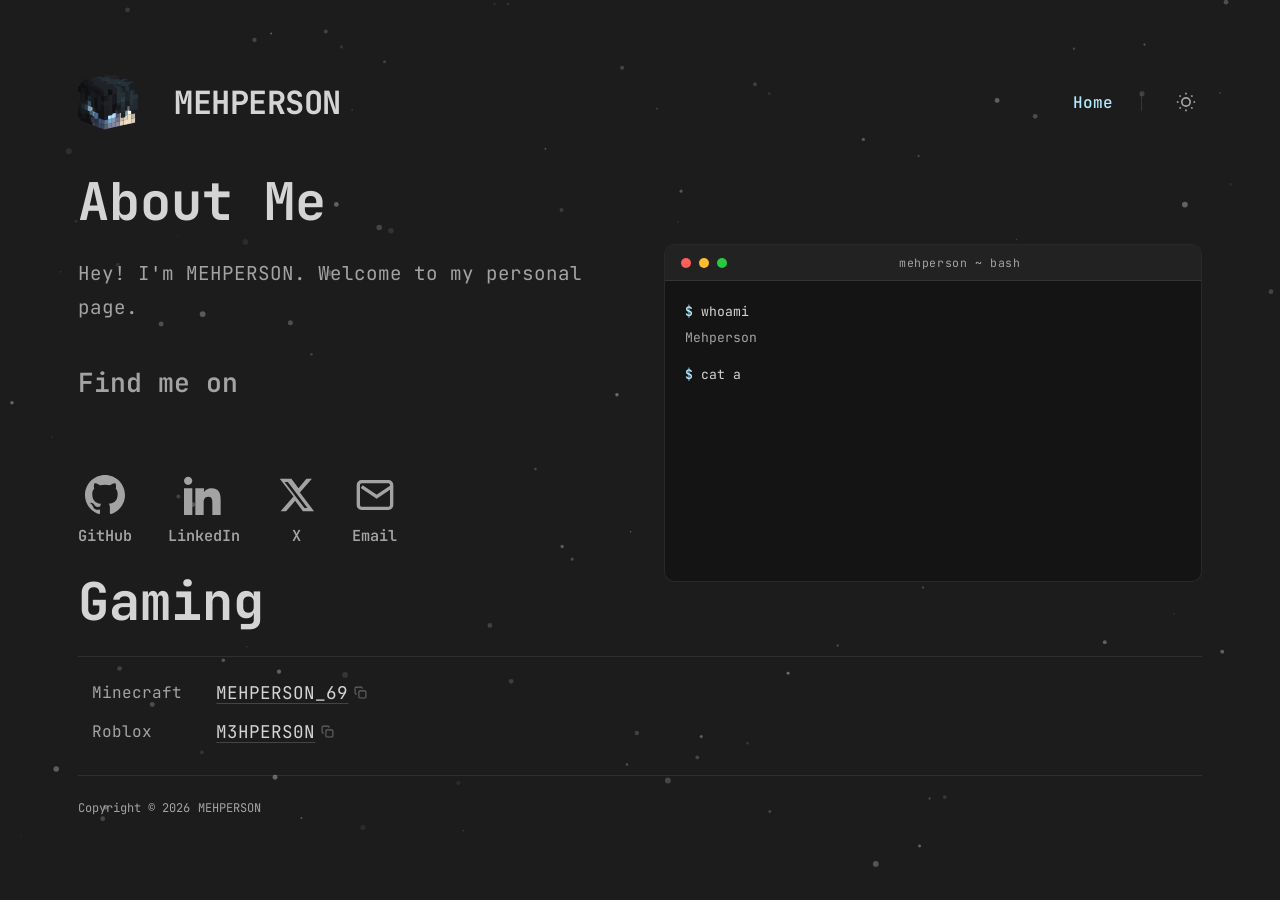
==== index.html @ 793eb8cb "Add touch support check before scrolling" ====
<!DOCTYPE html>
<html lang="en">
<head>
  <meta charset="UTF-8" />
  <meta name="viewport" content="width=device-width, initial-scale=1.0" />
  <title>MEHPERSON</title>
  <link href="https://fonts.googleapis.com/css2?family=JetBrains+Mono:wght@400;700&display=swap" rel="stylesheet" />
  <link rel="icon" type="image/png" href="images/logo.svg" />
  <style>
    *, *::before, *::after {
      margin: 0;
      padding: 0;
      box-sizing: border-box;
    }

    :root {
      --bg: #1c1c1c;
      --text: #d4d4d4;
      --muted: #a3a3a3;
      --accent: #b4e9ff;
      --border: rgba(163, 163, 163, 0.15);
    }

    body {
      background: var(--bg);
      color: var(--text);
      font-family: 'JetBrains Mono', 'Courier New', monospace;
      min-height: 100vh;
      -webkit-font-smoothing: antialiased;
    }

    .container {
      width: 94%;
      min-height: 100vh;
      margin: 0 auto;
      padding: 72px 40px;
      display: flex;
      flex-direction: column;
      gap: 8px;
      position: relative;
      z-index: 1;
    }

    /* Header */
    header {
      display: flex;
      justify-content: space-between;
      align-items: center;
      flex-wrap: wrap;
      gap: 16px;
    }

    .logo {
      display: flex;
      align-items: center;
      gap: 36px;
    }

    .logo img {
      width: 60px;
      height: 60px;
    }

    .logo h1 {
      font-size: 2rem;
      font-weight: 700;
      letter-spacing: -0.5px;
      color: var(--text);
    }

    .header-right {
      display: flex;
      align-items: center;
      gap: 16px;
    }

    .divider {
      width: 1px;
      height: 18px;
      background: rgba(163, 163, 163, 0.2);
      margin: 0 12px;
    }

    nav {
      display: flex;
      align-items: center;
      font-size: 1rem;
      font-weight: 500;
    }

    nav a {
      color: var(--muted);
      text-decoration: none;
      transition: color 0.2s;
    }

    nav a:first-child {
      color: var(--accent);
    }

    nav a:hover {
      color: var(--accent);
    }

    .nav-sep {
      margin: 0 8px;
      color: var(--muted);
      opacity: 0.3;
      font-weight: 300;
    }

    .icon-btn {
      background: none;
      border: none;
      cursor: pointer;
      color: var(--muted);
      padding: 6px;
      border-radius: 6px;
      display: flex;
      align-items: center;
      transition: color 0.2s, background 0.2s;
    }

    .icon-btn:hover {
      color: var(--accent);
      background: rgba(255, 255, 255, 0.05);
    }

    /* Hero — two column on desktop */
    .hero {
      display: grid;
      grid-template-columns: 1fr 1fr;
      gap: 48px;
      align-items: start;
      margin-top: 32px;
      margin-bottom: -50px;
    }

    .hero-left {
      display: flex;
      flex-direction: column;
      gap: 24px;
    }

    .hero-left h2 {
      font-size: 3.25rem;
      line-height: 1.15;
      font-weight: 700;
      color: var(--text);
    }

    .hero-left p {
      color: var(--muted);
      line-height: 1.8;
      font-size: 1.2rem;
    }

    .find-me {
      display: flex;
      flex-direction: column;
      align-items: flex-start;
      gap: 75px;
      margin-top: 16px;
    }

    .find-me > span {
      color: var(--muted);
      font-size: 1.65rem;
      font-weight: 600;
    }

    .social-icons {
      display: flex;
      gap: 36px;
      flex-wrap: wrap;
    }

    .social-icons a {
      display: flex;
      flex-direction: column;
      align-items: center;
      gap: 10px;
      color: var(--muted);
      text-decoration: none;
      transition: color 0.2s ease, transform 0.2s ease;
    }

    .social-icons a:hover {
      color: var(--accent);
      transform: translateY(-2px);
    }

    .social-icons svg {
      width: 40px;
      height: 40px;
    }

    .social-icons span {
      font-size: 0.95rem;
      font-weight: 600;
    }

    /* Terminal */
    .terminal {
      background: #141414;
      border: 1px solid var(--border);
      border-radius: 10px;
      overflow: hidden;
      font-size: 0.82rem;
      width: 100%;
      max-width: 560px;
      margin-top: 72px;
    }

    .terminal-bar {
      background: #222;
      padding: 10px 16px;
      display: flex;
      align-items: center;
      gap: 8px;
      border-bottom: 1px solid var(--border);
    }

    .dot { width: 10px; height: 10px; border-radius: 50%; }
    .dot-r { background: #ff5f57; }
    .dot-y { background: #febc2e; }
    .dot-g { background: #28c840; }

    .terminal-title {
      margin-left: auto;
      margin-right: auto;
      font-size: 0.72rem;
      color: var(--muted);
      letter-spacing: 0.05em;
    }

    .terminal-body {
      padding: 20px;
      display: flex;
      flex-direction: column;
      gap: 4px;
      line-height: 1.7;
      height: 300px;      
      overflow-y: auto;  
    }

    .terminal-body::-webkit-scrollbar {
      width: 6px;
    }

    .terminal-body::-webkit-scrollbar-track {
      background: transparent;
    }

    .terminal-body::-webkit-scrollbar-thumb {
      background: rgba(180, 233, 255, 0.25);
      border-radius: 999px;
    }

    .terminal-body::-webkit-scrollbar-thumb:hover {
      background: rgba(180, 233, 255, 0.45);
    }

    #terminal-input {
      position: fixed;
      left: -9999px;
      top: 0;
      opacity: 0;
      pointer-events: none;
    }

    .t-line { display: flex; gap: 8px; }
    .t-prompt { color: var(--accent); font-weight: 600; flex-shrink: 0; }
    .t-cmd { color: var(--text); }
    .t-out {color: var(--muted); white-space: pre;}
    .t-out.green { color: #4ade80; }
    .t-out.red {color: #ff6b6b;}
    .t-out.accent { color: var(--accent); }
    .t-blank { height: 6px; }
    .t-line {
    display: flex;
    align-items: center;
    }
    .t-cursor {
    display: inline-block;
    width: 8px;
    height: 1em;
    background: #bfe9ff;
    margin-left: 2px;
    vertical-align: -2px;
    animation: blink 1s steps(1) infinite;
    }
     @keyframes blink {
      0%, 100% { opacity: 1; }
      50% { opacity: 0; }
    }
    .t-label {
    color: var(--muted);
    }

    .t-value {
    color: var(--text);
    }

    .rgb-ascii {
    white-space: pre;
    font-family: inherit;
    font-size: 0.9rem;
    line-height: 1.15;
    font-weight: 700;

    background: linear-gradient(
        90deg,
        #ff4d4d,
        #ffb84d,
        #ffee4d,
        #4dff88,
        #4dd2ff,
        #7a5cff,
        #ff4dc4,
        #ff4d4d
    );

    background-size: 400% 100%;

    -webkit-background-clip: text;
    -webkit-text-fill-color: transparent;

    animation:
        rainbowShift 8s linear infinite,
        breathe 3s ease-in-out infinite;
}

@keyframes rainbowShift {
    from {
        background-position: 0%;
    }
    to {
        background-position: 400%;
    }
}

@keyframes breathe {
    0%,100% {
        transform: scale(1);
        opacity: .85;
    }

    50% {
        transform: scale(1.02);
        opacity: 1;
    }
}


    /* Gaming section */
    section {
      display: flex;
      flex-direction: column;
      gap: 0;
      margin-top: 32px;
    }

    .section-title {
      font-size: 3.25rem;
      font-weight: 700;
      line-height: 1.15;
      border-bottom: 1px solid var(--border);
      padding-bottom: 24px;
    }

    .gaming-list {
      display: flex;
      flex-direction: column;
      gap: 16px;
      padding: 24px 0;
    }

    .gaming-item {
      display: flex;
      align-items: center;
      gap: 24px;
      cursor: pointer;
      border-left: 2px solid transparent;
      padding: 0 12px;
      transition: border-color 0.2s ease;
    }

    .gaming-item:hover {
      border-left-color: var(--accent);
    }

    .gaming-item:hover .gaming-name {
      color: var(--accent);
    }

    .gaming-platform {
      color: var(--muted);
      font-size: 1rem;
      width: 100px;
      flex-shrink: 0;
    }

    .gaming-name {
      color: var(--text);
      font-size: 1.1rem;
      text-decoration: underline;
      text-decoration-color: rgba(163, 163, 163, 0.3);
      text-underline-offset: 4px;
      text-decoration-thickness: 1px;
      display: flex;
      align-items: center;
      gap: 6px;
      transition: color 0.2s;
    }

    .gaming-name svg {
      opacity: 0.4;
    }

    /* Footer */
    footer {
      border-top: 1px solid var(--border);
      padding-top: 24px;
      display: flex;
      justify-content: space-between;
      align-items: center;
      flex-wrap: wrap;
      gap: 12px;
      font-size: 0.75rem;
      color: var(--muted);
    }

    footer a {
      color: var(--muted);
      text-decoration: none;
      transition: color 0.2s;
    }

    footer a:hover {
      color: var(--accent);
    }

    /* Toast */
    #toast {
      position: fixed;
      left: 50%;
      bottom: 24px;
      transform: translateX(-50%) translateY(8px);
      display: flex;
      align-items: center;
      gap: 8px;
      padding: 8px 14px;
      background: var(--bg);
      color: var(--text);
      border: 1px solid var(--border);
      border-radius: 4px;
      font-family: 'JetBrains Mono', monospace;
      font-size: 0.82rem;
      opacity: 0;
      pointer-events: none;
      white-space: nowrap;
      transition: opacity 0.15s ease, transform 0.15s ease;
    }

    #toast.show {
      opacity: 1;
      transform: translateX(-50%) translateY(0);
    }

    /* Mobile */
    @media (max-width: 768px) {
      .container {
        width: 100%;
        padding: 32px 20px;
        gap: 8px;
      }

      header {
        flex-wrap: nowrap;
        justify-content: space-between;
        align-items: center;
        gap: 12px;
      }

      .logo {
        gap: 36px;
      }

      .logo img {
        width: 42px;
        height: 42px;
      }

      .logo h1 {
        font-size: 1.4rem;
      }

      .header-right {
        gap: 10px;
      }

      .divider {
        height: 14px;
        margin: 0 6px;
      }

      nav {
        font-size: 0.9rem;
      }

      /* Stack hero to single column on mobile */
      .hero {
        grid-template-columns: 1fr;
        gap: 32px;
        margin-top: 24px;
        margin-bottom: -12px;
      }

      .hero-left h2 {
        font-size: 2.3rem;
      }

      .hero-left p {
        font-size: 1rem;
        line-height: 1.6;
      }

      .find-me {
        gap: 36px;
      }

      /* Terminal shrinks to full width on mobile */
      .terminal {
        font-size: 0.78rem;
        margin-top: 24px;
      }

      .terminal-body {
        padding: 16px;
        min-height: unset;
      }

      .gaming-item {
        gap: 12px;
      }

      .gaming-platform {
        width: 80px;
        font-size: 0.9rem;
      }

      .gaming-name {
        font-size: 1rem;
      }

      section {
        margin-top: 32px;
      }

      footer {
        flex-direction: column;
        align-items: flex-start;
      }
    }
  </style>
</head>
<body>

<div class="container">

  <header>
    <div class="logo">
      <img src="images/logo.svg" alt="logo">
      <h1>MEHPERSON</h1>
    </div>
    <div class="header-right">
      <nav>
        <a href="#">Home</a>
      </nav>
      <span class="divider"></span>
      <button class="icon-btn" title="Toggle theme" onclick="toggleTheme()">
        <svg id="theme-icon" width="20" height="20" viewBox="0 0 24 24" fill="none" stroke="currentColor" stroke-width="2">
          <circle cx="12" cy="12" r="5"/>
          <line x1="12" y1="1" x2="12" y2="3"/>
          <line x1="12" y1="21" x2="12" y2="23"/>
          <line x1="4.22" y1="4.22" x2="5.64" y2="5.64"/>
          <line x1="18.36" y1="18.36" x2="19.78" y2="19.78"/>
          <line x1="1" y1="12" x2="3" y2="12"/>
          <line x1="21" y1="12" x2="23" y2="12"/>
          <line x1="4.22" y1="19.78" x2="5.64" y2="18.36"/>
          <line x1="18.36" y1="5.64" x2="19.78" y2="4.22"/>
        </svg>
      </button>
    </div>
  </header>

  <div class="hero">

    <!-- Left: About text + socials -->
    <div class="hero-left">
      <h2>About Me</h2>
      <p>Hey! I'm MEHPERSON. Welcome to my personal page.</p>
      <div class="find-me">
        <span>Find me on</span>
        <div class="social-icons">

          <a href="https://github.com/MEHPERSON" target="_blank" title="GitHub">
            <svg viewBox="0 0 24 24" fill="currentColor">
              <path d="M12 0C5.37 0 0 5.37 0 12c0 5.3 3.438 9.8 8.205 11.385.6.113.82-.258.82-.577 0-.285-.01-1.04-.015-2.04-3.338.724-4.042-1.61-4.042-1.61-.546-1.385-1.335-1.755-1.335-1.755-1.087-.744.084-.729.084-.729 1.205.084 1.838 1.236 1.838 1.236 1.07 1.835 2.809 1.305 3.495.998.108-.776.417-1.305.76-1.605-2.665-.3-5.466-1.332-5.466-5.93 0-1.31.465-2.38 1.235-3.22-.135-.303-.54-1.523.105-3.176 0 0 1.005-.322 3.3 1.23.96-.267 1.98-.399 3-.405 1.02.006 2.04.138 3 .405 2.28-1.552 3.285-1.23 3.285-1.23.645 1.653.24 2.873.12 3.176.765.84 1.23 1.91 1.23 3.22 0 4.61-2.805 5.625-5.475 5.92.42.36.81 1.096.81 2.22 0 1.606-.015 2.896-.015 3.286 0 .315.21.69.825.57C20.565 21.795 24 17.295 24 12c0-6.63-5.37-12-12-12z"/>
            </svg>
            <span>GitHub</span>
          </a>

          <a href="https://www.linkedin.com/in/mehperson-%E2%80%8C%E2%80%8C%E2%80%8C-748241363/" target="_blank" title="LinkedIn">
            <svg viewBox="0 0 24 24" fill="currentColor">
              <path d="M4.98 3.5C4.98 4.88 3.86 6 2.48 6S0 4.88 0 3.5 1.12 1 2.48 1s2.5 1.12 2.5 2.5zM0 8h5v16H0V8zm7.5 0H12v2.2h.1c.6-1.1 2.1-2.2 4.4-2.2 4.7 0 5.5 3.1 5.5 7.1V24h-5v-7.1c0-1.7 0-3.9-2.4-3.9s-2.8 1.9-2.8 3.8V24h-5V8z"/>
            </svg>
            <span>LinkedIn</span>
          </a>

          <a href="https://x.com/MEHPERSON69" target="_blank" title="X">
            <svg viewBox="0 0 24 24" fill="currentColor">
              <path d="M18.244 2.25h3.308l-7.227 8.26 8.502 11.24H16.17l-4.714-6.231-5.401 6.231H2.746l7.73-8.835L2.25 2.25h6.978l4.259 5.632 4.757-5.632zm-1.161 17.52h1.833L7.084 4.126H5.117z"/>
            </svg>
            <span>X</span>
          </a>

          <a href="#" onclick="copyText('M3HPERSON@gmail.com', 'Email copied!'); return false;" title="Email">
            <svg viewBox="0 0 24 24" fill="none" stroke="currentColor" stroke-width="2">
              <rect x="2" y="4" width="20" height="16" rx="2"/>
              <path d="M22 7l-9 6-9-6"/>
            </svg>
            <span>Email</span>
          </a>

        </div>
      </div>
    </div>


    <div class="terminal">
      <div class="terminal-bar">
        <span class="dot dot-r"></span>
        <span class="dot dot-y"></span>
        <span class="dot dot-g"></span>
        <span class="terminal-title">mehperson ~ bash</span>
      </div>

      <div class="terminal-body" id="term-body" tabindex="0"></div>
    </div>

     <input
        id="terminal-input"
        type="text"
        autocomplete="off"
        autocorrect="off"
        autocapitalize="off"
        spellcheck="false">

  </div>

  <section>
    <h2 class="section-title">Gaming</h2>
    <div class="gaming-list">

      <div class="gaming-item" onclick="copyText('MEHPERSON_69', 'Minecraft username copied!')">
        <span class="gaming-platform">Minecraft</span>
        <span class="gaming-name">
          MEHPERSON_69
          <svg width="13" height="13" viewBox="0 0 24 24" fill="none" stroke="currentColor" stroke-width="2">
            <rect x="9" y="9" width="13" height="13" rx="2"/>
            <path d="M5 15H4a2 2 0 0 1-2-2V4a2 2 0 0 1 2-2h9a2 2 0 0 1 2 2v1"/>
          </svg>
        </span>
      </div>

      <div class="gaming-item" onclick="copyText('M3HPERS0N', 'Roblox username copied!')">
        <span class="gaming-platform">Roblox</span>
        <span class="gaming-name">
          M3HPERS0N
          <svg width="13" height="13" viewBox="0 0 24 24" fill="none" stroke="currentColor" stroke-width="2">
            <rect x="9" y="9" width="13" height="13" rx="2"/>
            <path d="M5 15H4a2 2 0 0 1-2-2V4a2 2 0 0 1 2-2h9a2 2 0 0 1 2 2v1"/>
          </svg>
        </span>
      </div>

    </div>
  </section>

  <footer>
    <div style="display:flex; align-items:center; gap:8px;">
      <span>Copyright © 2026</span>
      <span>MEHPERSON</span>
    </div>
  </footer>

</div>

<div id="toast"></div>

<script>
  // ── Theme ──
  const sunSVG = `
    <circle cx="12" cy="12" r="5"/>
    <line x1="12" y1="1" x2="12" y2="3"/>
    <line x1="12" y1="21" x2="12" y2="23"/>
    <line x1="4.22" y1="4.22" x2="5.64" y2="5.64"/>
    <line x1="18.36" y1="18.36" x2="19.78" y2="19.78"/>
    <line x1="1" y1="12" x2="3" y2="12"/>
    <line x1="21" y1="12" x2="23" y2="12"/>
    <line x1="4.22" y1="19.78" x2="5.64" y2="18.36"/>
    <line x1="18.36" y1="5.64" x2="19.78" y2="4.22"/>
  `;
  const moonSVG = `<path d="M21 12.79A9 9 0 1 1 11.21 3 7 7 0 0 0 21 12.79z"/>`;

  let dark = true;

  function applyTheme() {
    const r = document.documentElement;
    if (dark) {
      r.style.setProperty('--bg',     '#1c1c1c');
      r.style.setProperty('--text',   '#d4d4d4');
      r.style.setProperty('--muted',  '#a3a3a3');
      r.style.setProperty('--accent', '#b4e9ff');
      r.style.setProperty('--border', 'rgba(163,163,163,0.15)');
      document.getElementById('theme-icon').innerHTML = sunSVG;
    } else {
      r.style.setProperty('--bg',     '#f5f5f5');
      r.style.setProperty('--text',   '#1c1c1c');
      r.style.setProperty('--muted',  '#555555');
      r.style.setProperty('--accent', '#005580');
      r.style.setProperty('--border', 'rgba(0,0,0,0.12)');
      document.getElementById('theme-icon').innerHTML = moonSVG;
    }
    initParticles();
  }

  function toggleTheme() {
    dark = !dark;
    applyTheme();
  }

  // ── Toast ──
  function copyText(text, msg) {
    navigator.clipboard.writeText(text);
    const toast = document.getElementById('toast');
    toast.innerHTML = `<span style="color:var(--accent)">✓</span><span>${msg}</span>`;
    toast.classList.add('show');
    setTimeout(() => toast.classList.remove('show'), 2000);
  }

  // ── Particles ──
  let particles = [], animFrame, canvas, ctx;

  function initParticles() {
    if (animFrame) cancelAnimationFrame(animFrame);
    if (!canvas) {
      canvas = document.createElement('canvas');
      canvas.style.cssText = 'position:fixed;top:0;left:0;width:100%;height:100%;pointer-events:none;z-index:0;';
      document.body.prepend(canvas);
      ctx = canvas.getContext('2d');
      window.addEventListener('resize', resizeCanvas);
    }
    resizeCanvas();
    particles = [];
    const count = Math.floor(window.innerWidth / 12);
    for (let i = 0; i < count; i++) spawnParticle(true);
    loop();
  }

  function resizeCanvas() {
    if (canvas) {
      canvas.width = window.innerWidth;
      canvas.height = window.innerHeight;
    }
  }

  function spawnParticle(randomY) {
    const size = Math.random() * 2.5 + 0.5;
    particles.push({
      x: Math.random() * canvas.width,
      y: randomY ? Math.random() * canvas.height : canvas.height + 10,
      size,
      speedX: (Math.random() - 0.5) * 0.4,
      speedY: -(Math.random() * 0.5 + 0.2),
      opacity: Math.random() * 0.5 + 0.1,
      drift: Math.random() * Math.PI * 2,
    });
  }

  function loop() {
    ctx.clearRect(0, 0, canvas.width, canvas.height);
    const color = dark ? '163,163,163' : '85,85,85';
    particles.forEach((p, i) => {
      p.drift += 0.01;
      p.x += p.speedX + Math.sin(p.drift) * 0.3;
      p.y += p.speedY;
      if (p.y < -10) {
        particles.splice(i, 1);
        spawnParticle(false);
        return;
      }
      ctx.beginPath();
      ctx.arc(p.x, p.y, p.size, 0, Math.PI * 2);
      ctx.fillStyle = `rgba(${color},${p.opacity})`;
      ctx.fill();
    });
    animFrame = requestAnimationFrame(loop);
  }

  // ── Terminal typewriter ──
  const introLines = [
        { type: "cmd", text: "whoami" },
    { type: "out", text: "Mehperson" },

    { type: "blank" },

    { type: "cmd", text: "cat about.txt" },
    { type: "out", text: "User              : MEH" },
    { type: "out", text: "Role              : Student" },
    { type: "out", text: "Favorite Game     : Clair Obscure Expedition 33" },
    { type: "out", text: "                    Minecraft" },
    { type: "out", text: "Location          : Chattogram, BD" },

    { type: "blank" },

    { type: "cmd", text: "ls skills" },
    { type: "out", text: "python", accent: true },
    { type: "out", text: "figma", accent: true },
    { type: "out", text: "html (learning)", accent: true },
    { type: "out", text: "minecraft", accent: true },

    { type: "blank" },

    { type: "cmd", text: "cat now.txt" },
    { type: "out", text: "> Studying for SSC exams", green: true },
    { type: "out", text: "> Learning HTML and Web Development", green: true },
    { type: "out", text: "> Open to collabs", green: true },

    { type: "blank" },

    { type: "cursor" }
  ];

  const termBody = document.getElementById('term-body');
  const terminalInput = document.getElementById("terminal-input");
  let lineIdx = 0, charIdx = 0;

  function typeNext() {
    if (lineIdx >= introLines.length) return;
    const line = introLines[lineIdx];

    if (line.type === 'blank') {
      const el = document.createElement('div');
      el.className = 't-blank';
      termBody.appendChild(el);
      lineIdx++;
      setTimeout(typeNext, 60);
      return;
    }

    if (line.type === 'cursor') {

      const el = document.createElement('div');
      el.className = 't-line';

      el.innerHTML = `
        <span class="t-prompt">$</span>
        <span class="t-cmd"></span>
        <span class="t-cursor"></span>
      `;

      termBody.appendChild(el);

      currentCmd = el.querySelector(".t-cmd");

      terminalReady = true;
      
      resetIdleTimer();

      requestAnimationFrame(() => {
    if ("ontouchstart" in window) {
        terminalInput.focus({ preventScroll: true });
    } else {
        termBody.focus({ preventScroll: true });
    }
      });

      return;
    }

    if (line.type === 'out') {
      const el = document.createElement('div');
      el.className = 't-line';
      const out = document.createElement('span');
      out.className = 't-out' + (line.accent ? ' accent' : '') + (line.green ? ' green' : '');
      out.textContent = line.text;
      el.appendChild(out);
      termBody.appendChild(el);
      lineIdx++;
      setTimeout(typeNext, 40);
      return;
    }

    if (line.type === 'cmd') {
      if (charIdx === 0) {
        const el = document.createElement('div');
        el.className = 't-line';
        el.dataset.idx = lineIdx;
        el.innerHTML = `<span class="t-prompt">$</span><span class="t-cmd"></span>`;
        termBody.appendChild(el);
      }
      const el = termBody.querySelector(`[data-idx="${lineIdx}"] .t-cmd`);
      if (charIdx < line.text.length) {
        el.textContent = line.text.slice(0, charIdx + 1);
        charIdx++;
        setTimeout(typeNext, 55);
      } else {
        charIdx = 0;
        lineIdx++;
        setTimeout(typeNext, 180);
      }
    }
  }

let history = [];
let historyIndex = -1;
let terminalReady = false;
let currentInput = "";
let currentCmd = null;
let idleTimer;
const IDLE_TIMEOUT = 15000; // 15 seconds

function handleKey(e) {

    if (!terminalReady) return;

    resetIdleTimer();
    termBody.addEventListener("mousemove", resetIdleTimer);
    termBody.addEventListener("click", resetIdleTimer); 

    if (e.key.length === 1 && !e.ctrlKey && !e.metaKey) {
        e.preventDefault();
        currentInput += e.key;
        currentCmd.textContent = currentInput;
    }

    if (e.key === "Backspace") {
      e.preventDefault();
      currentInput = currentInput.slice(0, -1);
      currentCmd.textContent = currentInput;
    }

    if (e.key === "Enter") {
    e.preventDefault();

    const cmd = currentInput.trim();

    if (cmd !== "") {
        history.push(cmd);
        historyIndex = history.length;
    }

    executeCommand(cmd);
    }

    if (e.key === "ArrowUp") {

    e.preventDefault();

    if (historyIndex > 0) {
        historyIndex--;
        currentInput = history[historyIndex];
        currentCmd.textContent = currentInput;
    }

}

    if (e.key === "ArrowDown") {

        e.preventDefault();

    if (historyIndex < history.length - 1) {
         historyIndex++;
         currentInput = history[historyIndex];
     } else {
        historyIndex = history.length;
       currentInput = "";
       }

     currentCmd.textContent = currentInput;

}
    if (e.key === "Tab") {

    e.preventDefault();

    const commands = [
        "help",
        "whoami",
        "skills",
        "ls skills/",
        "now",
        "cat about.txt",
        "cat now.txt",
        "cat now.txt",
        "cat contact.txt",
        "MEH",
        "clear"
    ];

    const match = commands.find(c =>
        c.toLowerCase().startsWith(currentInput.toLowerCase())
    );

    if (match) {
        currentInput = match;
        currentCmd.textContent = currentInput;
    }

}


}

termBody.addEventListener("focus", () => clearTimeout(idleTimer));
terminalInput.addEventListener("focus", () => clearTimeout(idleTimer));

termBody.addEventListener("blur", resetIdleTimer);
terminalInput.addEventListener("blur", resetIdleTimer);

termBody.addEventListener("keydown", handleKey);

terminalInput.addEventListener("keydown", (e) => {

    handleKey(e);

    requestAnimationFrame(() => {
        terminalInput.value = currentInput;
    });

});

function executeCommand(cmd) {

    // Remove old cursor
    const cursor = document.querySelector(".t-cursor");
    if (cursor) cursor.remove();

    switch (cmd.toLowerCase()) {

    case "help":

        printOutput("Available commands");
        printOutput("──────────────────");
        printOutput("help");
        printOutput("whoami");
        printCommand("cat about.txt");
        printOutput("skills");
        printCommand("ls skills/");
        printOutput("now");
        printCommand("cat now.txt");
        printOutput('Try "ls" to explore.');
        printOutput("clear");
        break;

    case "whoami":

        printOutput("Mehperson");

        break;
    case "cat about.txt":

    printOutput("User              : MEH");
    printOutput("Role              : Student");
    printOutput("Favorite Games    : Clair Obscure: Expedition 33");
    printOutput("                   Minecraft");
    printOutput("Location          : Chattogram, BD");

        break;

    case "skills":
    case "ls skills":
    case "ls skills/":

        printOutput("python", "accent");
        printOutput("figma", "accent");
        printOutput("html (learning)", "accent");
        printOutput("minecraft", "accent");

        break;

    case "now":
    case "cat now.txt":

        printOutput("> Studying for SSC exams", "green");
        printOutput("> Learning HTML and Web Development", "green");
        printOutput("> Open to collabs", "green");

        break;
    case "ls":

    printTree("├── about.txt");
    printTree("├── now.txt");
    printTree("├── contact.txt");
    printTree("└── skills/");

        break;
    case "cat contact.txt":

    printOutput("GitHub  : github.com/mehperson");
    printOutput("x       : x.com/MEHPERSON69");
    printOutput("Email   : M3HPERSON@gmail.com");

        break;
  
    
    case "clear":

    termBody.innerHTML = "";
    newPrompt();
    return;

    default:

        printOutput("Command not found.", "red");
        printOutput('Type "help" for available commands.');
      }

    newPrompt();
    if ("ontouchstart" in window) {
    terminalInput.focus({ preventScroll: true });
      } else {
    termBody.focus({ preventScroll: true });
      }

}
function printOutput(text, color = "") {


    const line = document.createElement("div");
    line.className = "t-line";

    const span = document.createElement("span");
    span.className = "t-out";

    if (color)
        span.classList.add(color);

    span.textContent = text;

    line.appendChild(span);

    termBody.appendChild(line);

}

function printAscii(text) {

    const line = document.createElement("div");

    line.className = "rgb-ascii";

    line.textContent = text;

    termBody.appendChild(line);

}

function printDirectory(text) {

    const line = document.createElement("div");
    line.className = "t-line";

    const span = document.createElement("span");
    span.className = "t-out accent";

    span.textContent = text;

    line.appendChild(span);

    termBody.appendChild(line);

}

function printTree(text, isDirectory = false) {

    const line = document.createElement("div");
    line.className = "t-line";

    const span = document.createElement("span");
    span.className = isDirectory
        ? "t-out accent"
        : "t-out";

    span.textContent = text;

    line.appendChild(span);
    termBody.appendChild(line);
}

function printCommand(text) {

    const line = document.createElement("div");
    line.className = "t-line";

    const span = document.createElement("span");
    span.className = "t-out accent";

    span.textContent = text;

    line.appendChild(span);

    termBody.appendChild(line);

}

function newPrompt() {

    const line = document.createElement("div");

    line.className = "t-line";

    line.innerHTML = `
        <span class="t-prompt">$</span>
        <span class="t-cmd"></span>
        <span class="t-cursor"></span>
    `;

    termBody.appendChild(line);

    currentCmd = line.querySelector(".t-cmd");
    currentInput = "";
    requestAnimationFrame(() => {
    if ("ontouchstart" in window) {
        terminalInput.focus({ preventScroll: true });
    } else {
        termBody.focus({ preventScroll: true });
    }
});
    if (!("ontouchstart" in window)) {
    termBody.scrollTop = termBody.scrollHeight;
}

}
function resetIdleTimer() {
    clearTimeout(idleTimer);
    idleTimer = setTimeout(resetTerminal, IDLE_TIMEOUT);
}

function resetTerminal() {

    terminalReady = false;

    termBody.innerHTML = "";

    lineIdx = 0;
    charIdx = 0;

    currentInput = "";

    typeNext();
}

termBody.addEventListener("click", () => {

    if ("ontouchstart" in window) {
        terminalInput.focus({ preventScroll: true });
    } else {
        termBody.focus({ preventScroll: true });
    }

});

terminalInput.addEventListener("input", () => {

    currentInput = terminalInput.value;
    currentCmd.textContent = currentInput;

});

function resetIdleTimer() {

    clearTimeout(idleTimer);

    if (document.activeElement === termBody ||
        document.activeElement === terminalInput) {
        return;
    }

    idleTimer = setTimeout(resetTerminal, IDLE_TIMEOUT);
}

  // Start everything
  applyTheme();
  setTimeout(typeNext, 400);
</script>
</body>
</html>
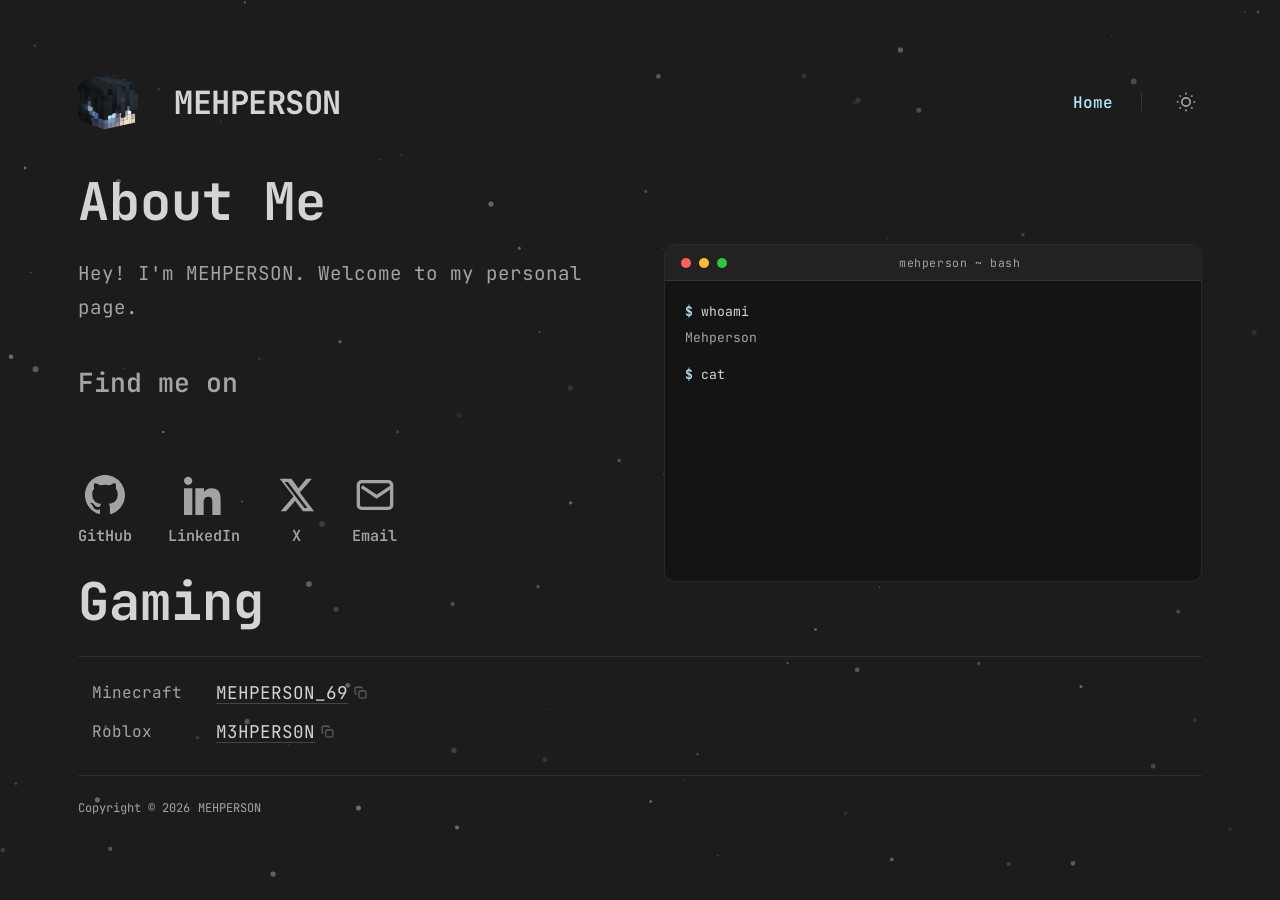
==== commit 9460cc70: "Modify terminal styles and add viewport listeners Adjusted padding and scroll behavior for terminal " ====
--- a/index.html
+++ b/index.html
@@ -235,13 +235,13 @@
     }
 
     .terminal-body {
-      padding: 20px;
+      padding: 20px 20px 120px;
       display: flex;
       flex-direction: column;
       gap: 4px;
       line-height: 1.7;
-      height: 300px;      
-      overflow-y: auto;  
+      height: 300px;
+      overflow-y: auto;
     }
 
     .terminal-body::-webkit-scrollbar {
@@ -265,7 +265,12 @@
       position: fixed;
       left: -9999px;
       top: 0;
+
+      width: 1px;
+      height: 1px;
+
       opacity: 0;
+      border: 0;
       pointer-events: none;
     }
 
@@ -1241,7 +1246,12 @@
     }
 });
     if (!("ontouchstart" in window)) {
-    termBody.scrollTop = termBody.scrollHeight;
+    requestAnimationFrame(() => {
+    termBody.scrollTo({
+        top: termBody.scrollHeight,
+        behavior: "smooth"
+    });
+});
 }
 
 }
@@ -1291,6 +1301,18 @@
     }
 
     idleTimer = setTimeout(resetTerminal, IDLE_TIMEOUT);
+}
+
+const vv = window.visualViewport;
+
+if (vv) {
+    vv.addEventListener("resize", () => {
+        window.scrollTo(0, 0);
+    });
+
+    vv.addEventListener("scroll", () => {
+        window.scrollTo(0, 0);
+    });
 }
 
   // Start everything
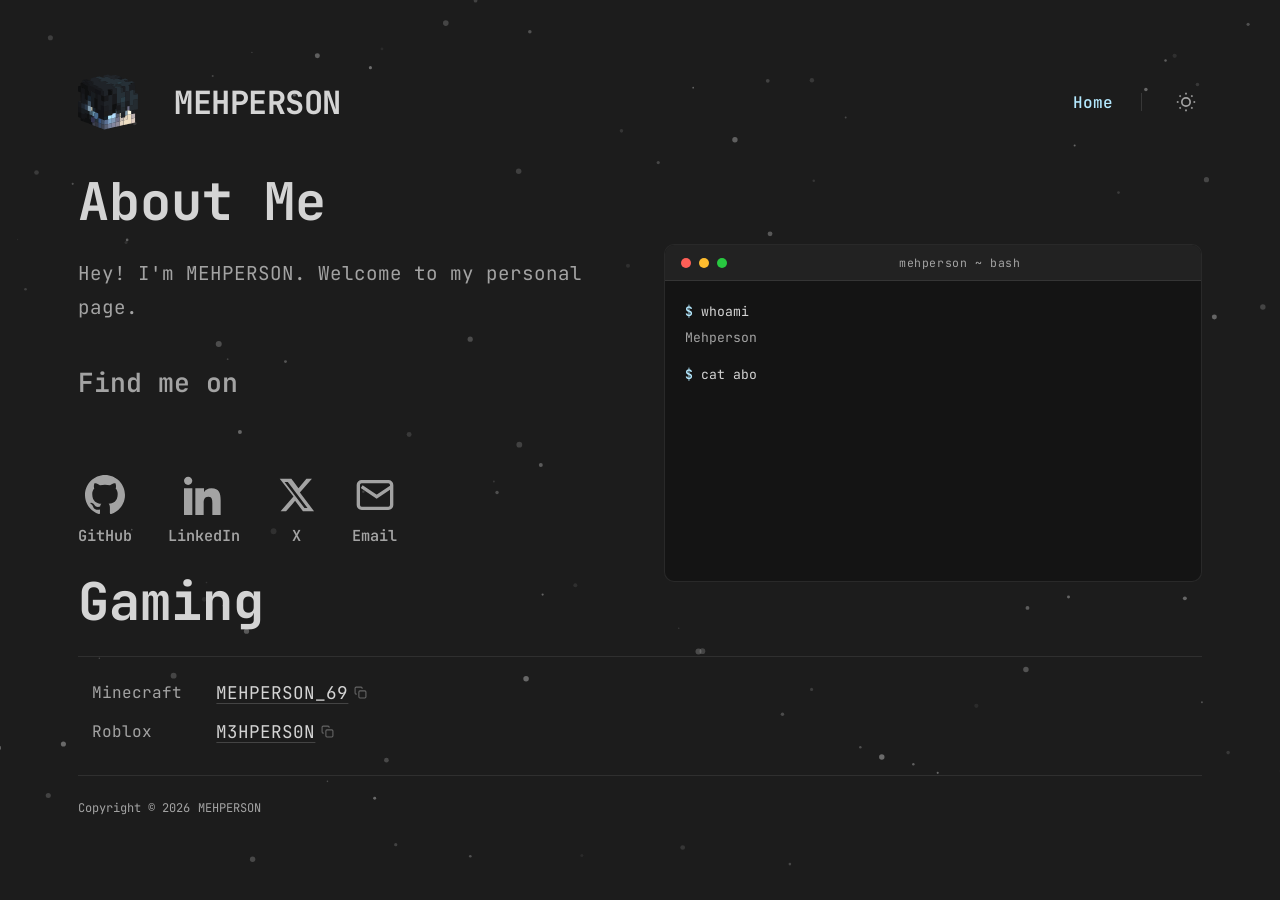
==== commit 831d4b1e: "Refactor focus handling in index.html Removed focus handling for touch devices in requestAnimationFr" ====
--- a/index.html
+++ b/index.html
@@ -1238,13 +1238,7 @@
 
     currentCmd = line.querySelector(".t-cmd");
     currentInput = "";
-    requestAnimationFrame(() => {
-    if ("ontouchstart" in window) {
-        terminalInput.focus({ preventScroll: true });
-    } else {
-        termBody.focus({ preventScroll: true });
-    }
-});
+    
     if (!("ontouchstart" in window)) {
     requestAnimationFrame(() => {
     termBody.scrollTo({
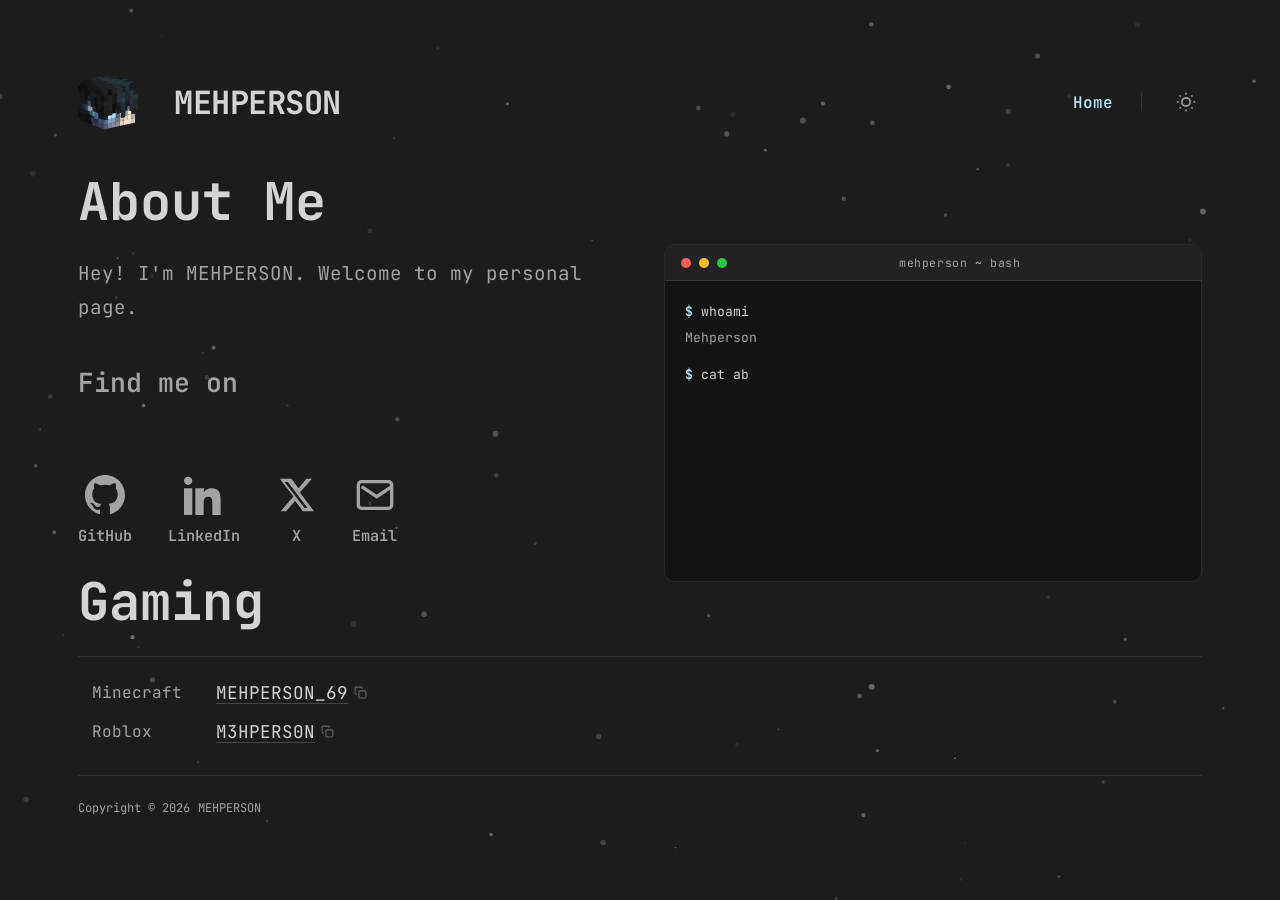
==== commit f20731a1: "Update index.html" ====
--- a/index.html
+++ b/index.html
@@ -263,15 +263,20 @@
 
     #terminal-input {
       position: fixed;
-      left: -9999px;
+
+      left: 0;
       top: 0;
 
       width: 1px;
       height: 1px;
 
       opacity: 0;
-      border: 0;
+      border: none;
+      padding: 0;
+      margin: 0;
+
       pointer-events: none;
+      z-index: -1;
     }
 
     .t-line { display: flex; gap: 8px; }
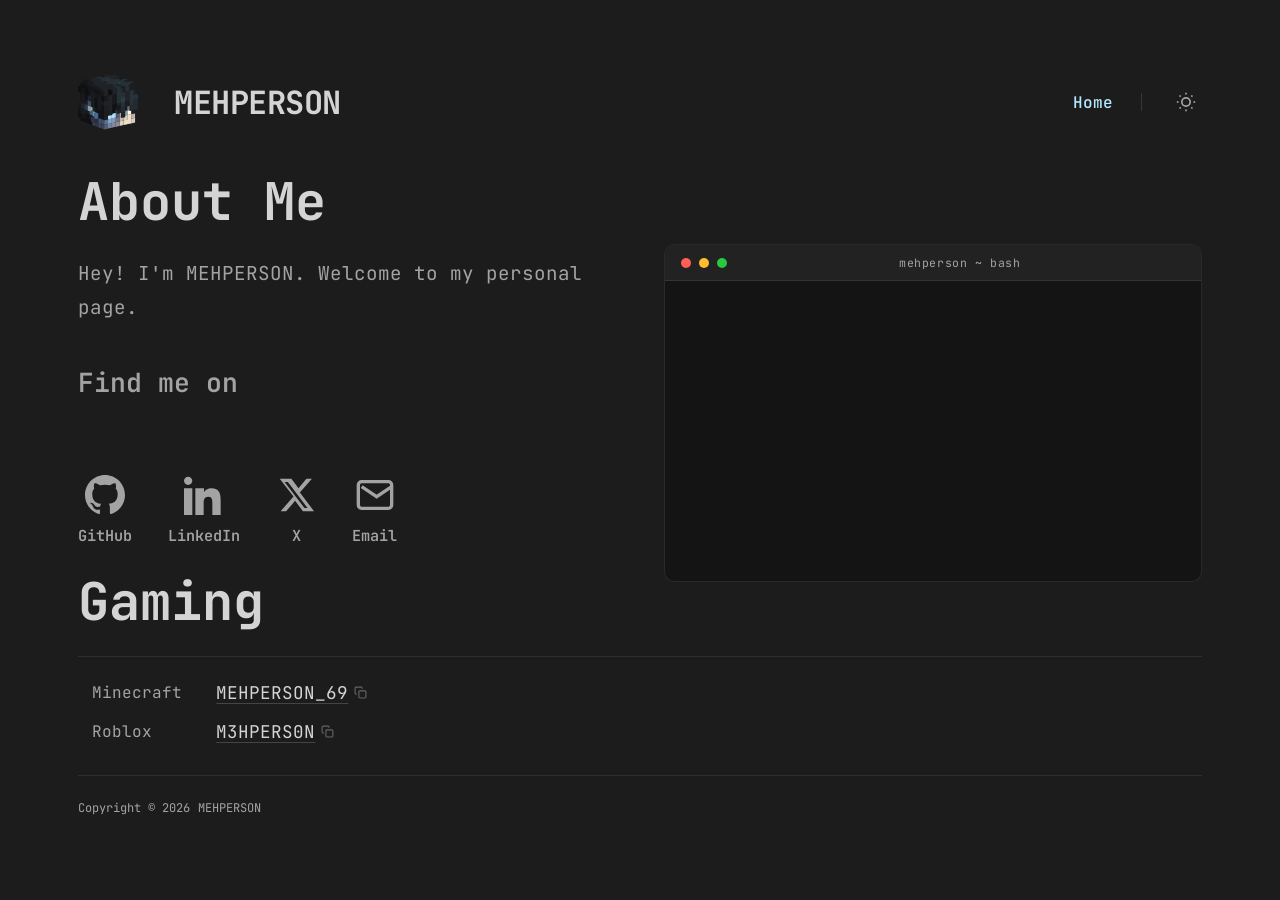
==== commit 87f7db9e: "Clean up terminal input handling and viewport events Removed unused focus handling and viewport even" ====
--- a/index.html
+++ b/index.html
@@ -1139,14 +1139,6 @@
         printOutput('Type "help" for available commands.');
       }
 
-    newPrompt();
-    if ("ontouchstart" in window) {
-    terminalInput.focus({ preventScroll: true });
-      } else {
-    termBody.focus({ preventScroll: true });
-      }
-
-}
 function printOutput(text, color = "") {
 
 
@@ -1302,19 +1294,8 @@
     idleTimer = setTimeout(resetTerminal, IDLE_TIMEOUT);
 }
 
-const vv = window.visualViewport;
-
-if (vv) {
-    vv.addEventListener("resize", () => {
-        window.scrollTo(0, 0);
-    });
-
-    vv.addEventListener("scroll", () => {
-        window.scrollTo(0, 0);
-    });
-}
-
-  // Start everything
+
+
   applyTheme();
   setTimeout(typeNext, 400);
 </script>
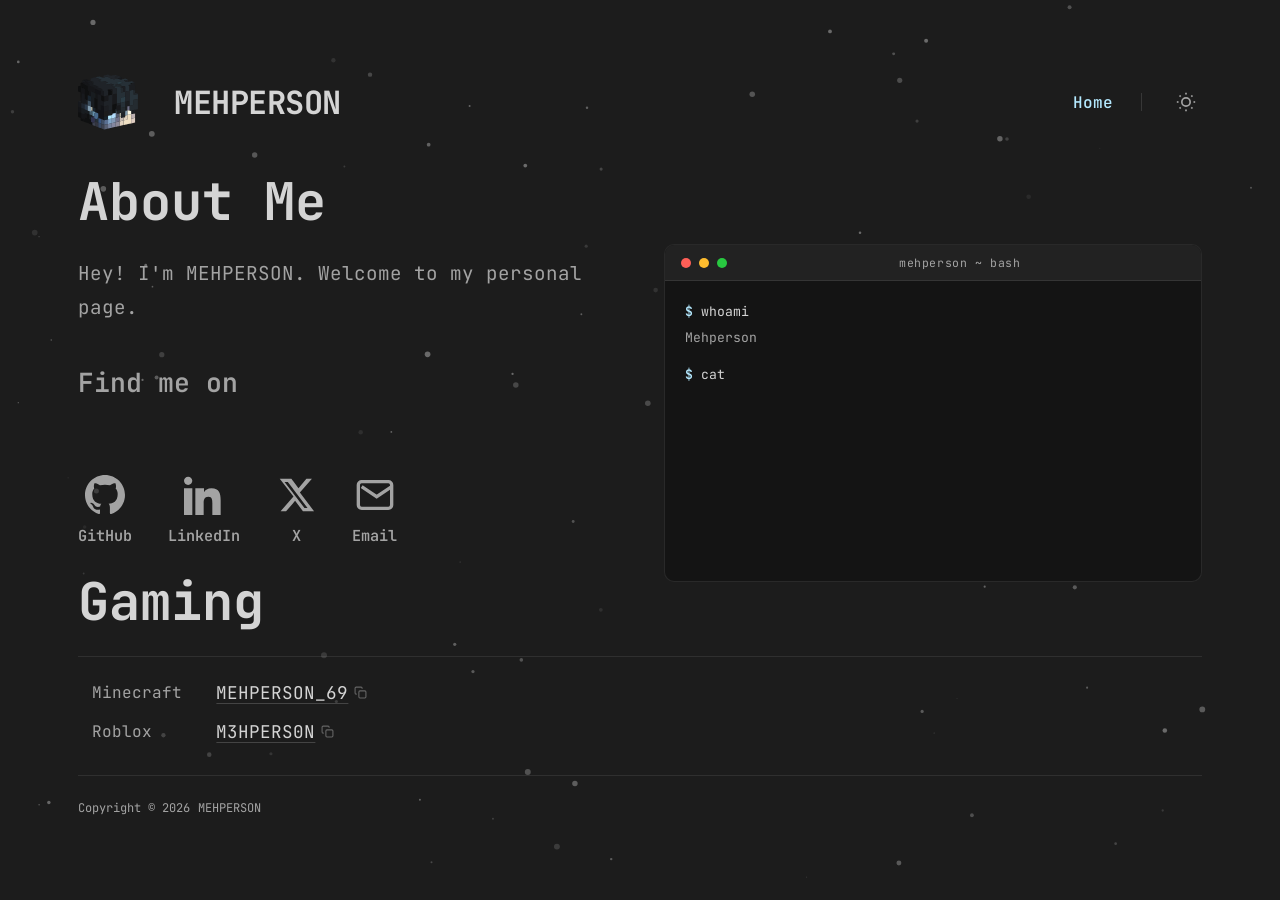
==== commit ed0691de: "Update index.html" ====
--- a/index.html
+++ b/index.html
@@ -1139,6 +1139,14 @@
         printOutput('Type "help" for available commands.');
       }
 
+    newPrompt();
+    if ("ontouchstart" in window) {
+    terminalInput.focus({ preventScroll: true });
+      } else {
+    termBody.focus({ preventScroll: true });
+      }
+
+}
 function printOutput(text, color = "") {
 
 
@@ -1294,8 +1302,7 @@
     idleTimer = setTimeout(resetTerminal, IDLE_TIMEOUT);
 }
 
-
-
+  // Start everything
   applyTheme();
   setTimeout(typeNext, 400);
 </script>
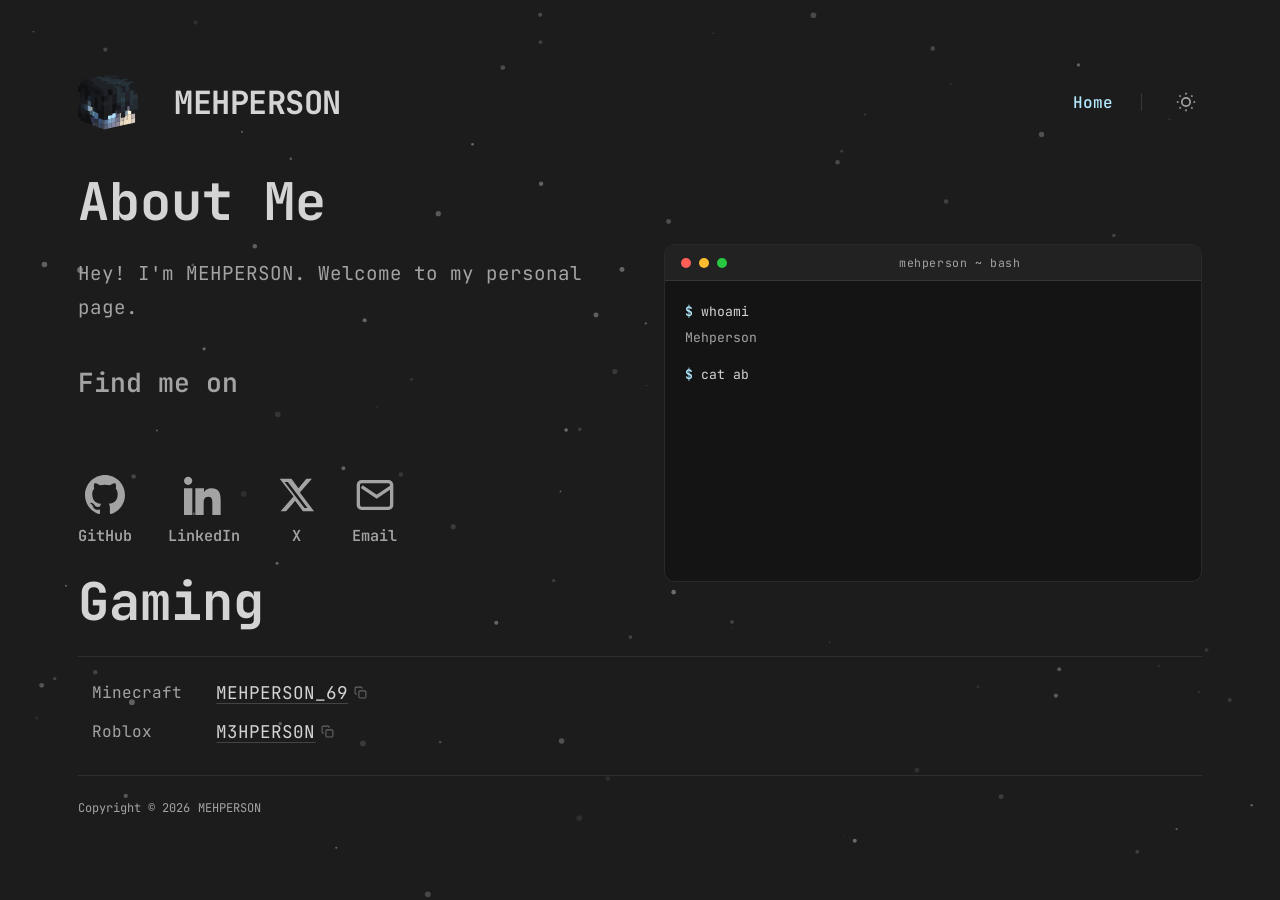
==== commit 4387afd5: "Simplify focus logic in terminal input Refactor focus handling for terminal input." ====
--- a/index.html
+++ b/index.html
@@ -1139,12 +1139,7 @@
         printOutput('Type "help" for available commands.');
       }
 
-    newPrompt();
-    if ("ontouchstart" in window) {
-    terminalInput.focus({ preventScroll: true });
-      } else {
-    termBody.focus({ preventScroll: true });
-      }
+newPrompt();
 
 }
 function printOutput(text, color = "") {
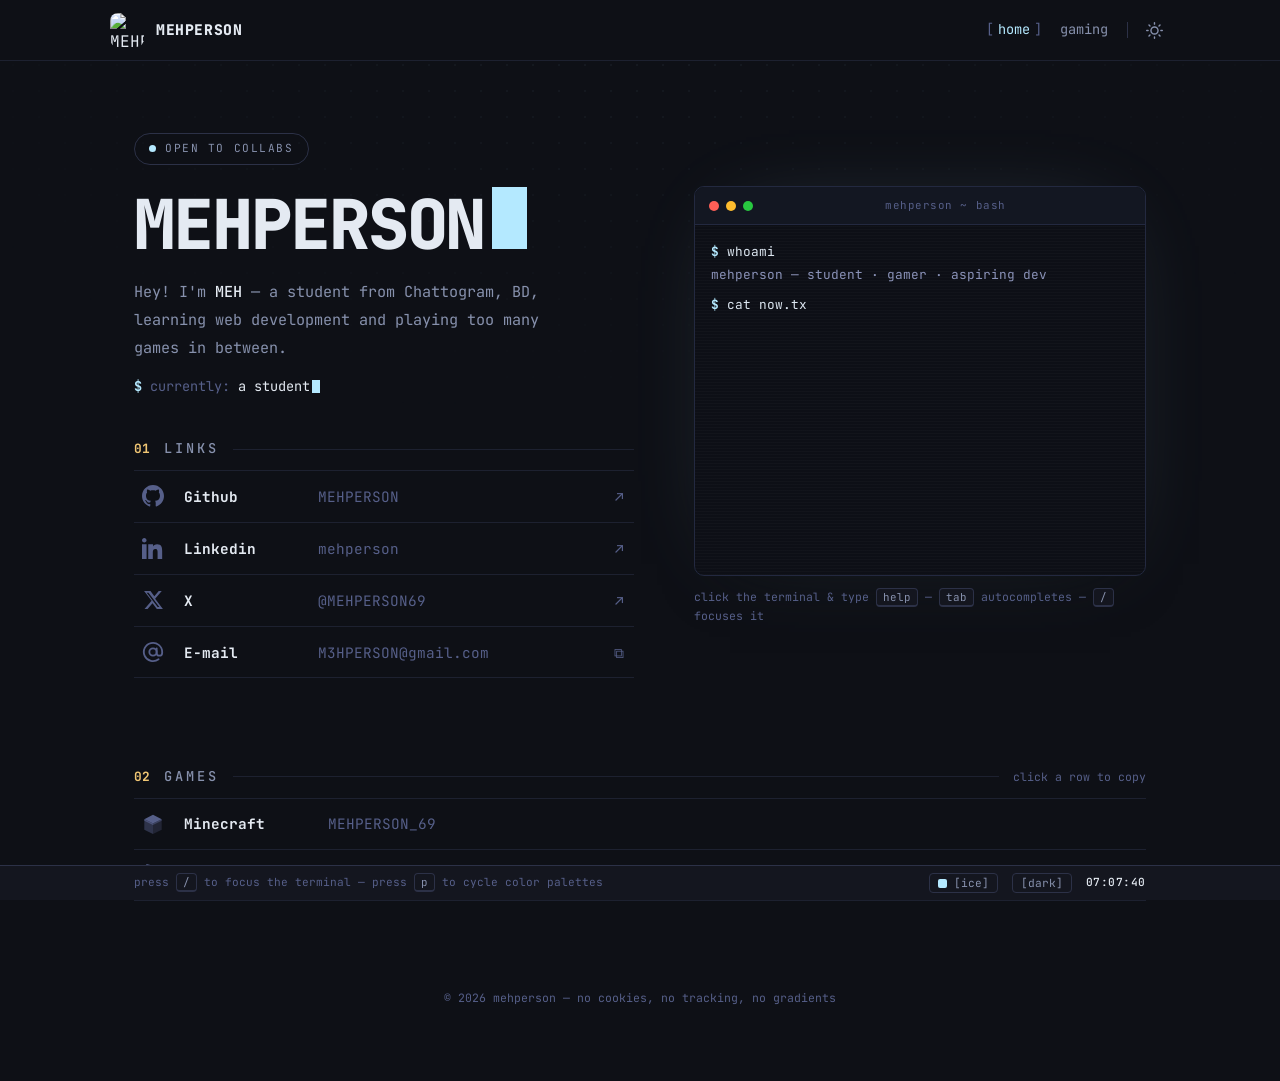
==== commit 1f855e37: "Update print statement to reflect farewell message" ====
--- a/index.html
+++ b/index.html
@@ -4,221 +4,420 @@
   <meta charset="UTF-8" />
   <meta name="viewport" content="width=device-width, initial-scale=1.0" />
   <title>MEHPERSON</title>
-  <link href="https://fonts.googleapis.com/css2?family=JetBrains+Mono:wght@400;700&display=swap" rel="stylesheet" />
-  <link rel="icon" type="image/png" href="images/logo.svg" />
+  <link rel="icon" type="image/png" href="images/logo.png" />
+  <link rel="preconnect" href="https://fonts.googleapis.com" />
+  <link rel="preconnect" href="https://fonts.gstatic.com" crossorigin />
+  <link href="https://fonts.googleapis.com/css2?family=JetBrains+Mono:wght@400;500;700;800&display=swap" rel="stylesheet" />
+  <script>
+    try {
+      document.documentElement.dataset.theme = localStorage.getItem('theme') || 'dark';
+      document.documentElement.dataset.pal = localStorage.getItem('palette') || 'ice';
+    } catch (e) {
+      document.documentElement.dataset.theme = 'dark';
+      document.documentElement.dataset.pal = 'ice';
+    }
+  </script>
   <style>
-    *, *::before, *::after {
-      margin: 0;
-      padding: 0;
-      box-sizing: border-box;
-    }
-
-    :root {
-      --bg: #1c1c1c;
-      --text: #d4d4d4;
-      --muted: #a3a3a3;
+    *, *::before, *::after { margin: 0; padding: 0; box-sizing: border-box; }
+
+    :root { --font: 'JetBrains Mono', 'Courier New', monospace; }
+
+    /* ══════════ BASE (light/dark structure) ══════════ */
+    html[data-theme="light"] {
+      --bg: #f2f4f1;
+      --surface: #ffffff;
+      --text: #141a16;
+      --muted: #5b665e;
+      --faint: #8a948c;
+      --accent: #059669;
+      --accent-glow: rgba(5, 150, 105, 0.2);
+      --amber: #b45309;
+      --border: #dfe4df;
+      --border-2: #c2cac3;
+      --dot: rgba(0, 0, 0, 0.07);
+    }
+
+    /* ══════════ PALETTES (dark) ══════════ */
+
+    /* ice — default · accent #b4e9ff · mint terminal green */
+    html[data-theme="dark"][data-pal="ice"] {
+      --bg: #0e1016;
+      --surface: #14161f;
+      --text: #e4eaf2;
+      --muted: #8791ad;
+      --faint: #565f89;
       --accent: #b4e9ff;
-      --border: rgba(163, 163, 163, 0.15);
-    }
+      --accent-glow: rgba(180, 233, 255, 0.22);
+      --amber: #f0c674;
+      --border: #1d2130;
+      --border-2: #2c3147;
+      --dot: rgba(180, 233, 255, 0.05);
+      --term-bg: #0d0f16;
+      --term-bar: #131722;
+      --term-border: #232940;
+      --term-text: #dce6f0;
+      --term-out: #8a92b8;
+      --term-dim: #565f89;
+      --term-accent: #b4e9ff;
+      --term-green: #6ee7b7;
+      --term-red: #f7768e;
+      --term-amber: #f0c674;
+    }
+
+    /* phosphor — green CRT */
+    html[data-theme="dark"][data-pal="phosphor"] {
+      --bg: #0a0c0b;
+      --surface: #101412;
+      --text: #e4eae5;
+      --muted: #8f9a92;
+      --faint: #5c665f;
+      --accent: #4ade80;
+      --accent-glow: rgba(74, 222, 128, 0.22);
+      --amber: #fbbf24;
+      --border: #1d231f;
+      --border-2: #2e352f;
+      --dot: rgba(255, 255, 255, 0.05);
+      --term-bg: #0b0e0c;
+      --term-bar: #111512;
+      --term-border: #232a25;
+      --term-text: #ecf2ed;
+      --term-out: #97a39a;
+      --term-dim: #6e7a71;
+      --term-accent: #4ade80;
+      --term-green: #4ade80;
+      --term-red: #ff6b6b;
+      --term-amber: #fbbf24;
+    }
+
+    /* amber — warm retro (gruvbox-ish) */
+    html[data-theme="dark"][data-pal="amber"] {
+      --bg: #12100c;
+      --surface: #1a1712;
+      --text: #eee6d3;
+      --muted: #b0a48e;
+      --faint: #7c6f64;
+      --accent: #fabd2f;
+      --accent-glow: rgba(250, 189, 47, 0.2);
+      --amber: #fe8019;
+      --border: #2a241b;
+      --border-2: #3d382c;
+      --dot: rgba(255, 220, 150, 0.05);
+      --term-bg: #100e0a;
+      --term-bar: #171410;
+      --term-border: #2c261c;
+      --term-text: #ebdbb2;
+      --term-out: #a89984;
+      --term-dim: #7c6f64;
+      --term-accent: #fabd2f;
+      --term-green: #b8bb26;
+      --term-red: #fb4934;
+      --term-amber: #fe8019;
+    }
+
+    /* sakura — catppuccin-ish */
+    html[data-theme="dark"][data-pal="sakura"] {
+      --bg: #0f0e14;
+      --surface: #16141d;
+      --text: #e3ddf2;
+      --muted: #a5adc8;
+      --faint: #6c7086;
+      --accent: #cba6f7;
+      --accent-glow: rgba(203, 166, 247, 0.22);
+      --amber: #f5c2e7;
+      --border: #201d2b;
+      --border-2: #332e45;
+      --dot: rgba(220, 190, 255, 0.05);
+      --term-bg: #12101a;
+      --term-bar: #191624;
+      --term-border: #292538;
+      --term-text: #cdd6f4;
+      --term-out: #9399b2;
+      --term-dim: #6c7086;
+      --term-accent: #cba6f7;
+      --term-green: #a6e3a1;
+      --term-red: #f38ba8;
+      --term-amber: #f9e2af;
+    }
+
+    /* mono — grayscale */
+    html[data-theme="dark"][data-pal="mono"] {
+      --bg: #0b0b0b;
+      --surface: #131313;
+      --text: #e8e8e8;
+      --muted: #999999;
+      --faint: #666666;
+      --accent: #eaeaea;
+      --accent-glow: rgba(255, 255, 255, 0.12);
+      --amber: #d4d4d4;
+      --border: #1f1f1f;
+      --border-2: #333333;
+      --dot: rgba(255, 255, 255, 0.05);
+      --term-bg: #0a0a0a;
+      --term-bar: #141414;
+      --term-border: #262626;
+      --term-text: #f0f0f0;
+      --term-out: #9a9a9a;
+      --term-dim: #666666;
+      --term-accent: #ffffff;
+      --term-green: #e8e8e8;
+      --term-red: #e06c6c;
+      --term-amber: #d4d4d4;
+    }
+
+    /* ══════════ PALETTE accents (light mode) ══════════ */
+    html[data-theme="light"][data-pal="ice"]      { --accent: #0369a1; --accent-glow: rgba(3, 105, 161, 0.18); --amber: #b45309; }
+    html[data-theme="light"][data-pal="phosphor"] { --accent: #059669; --accent-glow: rgba(5,150,105,.2); --amber: #b45309; }
+    html[data-theme="light"][data-pal="amber"]    { --accent: #b45309; --accent-glow: rgba(180,83,9,.18); --amber: #9a3412; }
+    html[data-theme="light"][data-pal="sakura"]   { --accent: #7c3aed; --accent-glow: rgba(124,58,237,.18); --amber: #be185d; }
+    html[data-theme="light"][data-pal="mono"]     { --accent: #111111; --accent-glow: rgba(0,0,0,.15); --amber: #444444; }
+
+    html { scroll-behavior: smooth; scrollbar-color: var(--border-2) transparent; }
 
     body {
       background: var(--bg);
       color: var(--text);
-      font-family: 'JetBrains Mono', 'Courier New', monospace;
-      min-height: 100vh;
+      font-family: var(--font);
+      line-height: 1.6;
       -webkit-font-smoothing: antialiased;
-    }
-
-    .container {
-      width: 94%;
-      min-height: 100vh;
-      margin: 0 auto;
-      padding: 72px 40px;
-      display: flex;
-      flex-direction: column;
-      gap: 8px;
-      position: relative;
-      z-index: 1;
-    }
-
-    /* Header */
+      transition: background 0.25s ease, color 0.25s ease;
+      padding-bottom: 46px;
+    }
+
+    body::before {
+      content: '';
+      position: fixed;
+      inset: 0;
+      z-index: 0;
+      pointer-events: none;
+      background-image: radial-gradient(var(--dot) 1px, transparent 1px);
+      background-size: 26px 26px;
+      -webkit-mask-image: radial-gradient(ellipse 85% 65% at 50% 0%, black, transparent 75%);
+      mask-image: radial-gradient(ellipse 85% 65% at 50% 0%, black, transparent 75%);
+    }
+
+    ::selection { background: var(--accent); color: var(--bg); }
+
+    ::-webkit-scrollbar { width: 10px; }
+    ::-webkit-scrollbar-track { background: transparent; }
+    ::-webkit-scrollbar-thumb { background: var(--border-2); border-radius: 8px; border: 3px solid var(--bg); }
+
+    :focus-visible { outline: 2px solid var(--accent); outline-offset: 2px; border-radius: 4px; }
+
+    .wrap { max-width: 1060px; margin: 0 auto; padding: 0 24px; position: relative; z-index: 1; }
+
+    @keyframes blink { 0%, 100% { opacity: 1; } 50% { opacity: 0; } }
+    @keyframes pulse {
+      0% { box-shadow: 0 0 0 0 var(--accent-glow); }
+      70% { box-shadow: 0 0 0 8px transparent; }
+      100% { box-shadow: 0 0 0 0 transparent; }
+    }
+    @keyframes rise { from { opacity: 0; transform: translateY(14px); } to { opacity: 1; transform: none; } }
+
+    .rise { animation: rise 0.55s ease both; }
+    .d1 { animation-delay: 0.1s; }
+    .d2 { animation-delay: 0.2s; }
+
+    /* ── header ── */
     header {
+      position: sticky;
+      top: 0;
+      z-index: 40;
+      background: var(--bg);
+      border-bottom: 1px solid var(--border);
+    }
+
+    .header-in {
       display: flex;
       justify-content: space-between;
       align-items: center;
-      flex-wrap: wrap;
       gap: 16px;
-    }
-
-    .logo {
-      display: flex;
-      align-items: center;
-      gap: 36px;
-    }
-
-    .logo img {
-      width: 60px;
-      height: 60px;
-    }
-
-    .logo h1 {
-      font-size: 2rem;
-      font-weight: 700;
-      letter-spacing: -0.5px;
-      color: var(--text);
-    }
-
-    .header-right {
-      display: flex;
-      align-items: center;
-      gap: 16px;
-    }
-
-    .divider {
-      width: 1px;
-      height: 18px;
-      background: rgba(163, 163, 163, 0.2);
-      margin: 0 12px;
-    }
-
-    nav {
-      display: flex;
-      align-items: center;
-      font-size: 1rem;
-      font-weight: 500;
-    }
+      padding: 13px 0;
+    }
+
+    .logo { display: flex; align-items: center; gap: 12px; text-decoration: none; color: var(--text); }
+    .logo img { width: 34px; height: 34px; border-radius: 8px; }
+    .logo span { font-weight: 800; letter-spacing: 0.04em; font-size: 0.92rem; }
+
+    .hright { display: flex; align-items: center; gap: 10px; }
+
+    nav { display: flex; font-size: 0.85rem; }
 
     nav a {
       color: var(--muted);
       text-decoration: none;
-      transition: color 0.2s;
-    }
-
-    nav a:first-child {
-      color: var(--accent);
-    }
-
-    nav a:hover {
-      color: var(--accent);
-    }
-
-    .nav-sep {
-      margin: 0 8px;
-      color: var(--muted);
-      opacity: 0.3;
-      font-weight: 300;
-    }
-
-    .icon-btn {
+      padding: 5px 9px;
+      transition: color 0.15s;
+    }
+
+    nav a:hover { color: var(--accent); }
+    nav a.active { color: var(--accent); }
+    nav a.active::before { content: '['; color: var(--faint); margin-right: 4px; }
+    nav a.active::after { content: ']'; color: var(--faint); margin-left: 4px; }
+
+    .vline { width: 1px; height: 16px; background: var(--border-2); }
+
+    .tbtn {
       background: none;
       border: none;
+      color: var(--muted);
+      width: 32px;
+      height: 32px;
+      border-radius: 6px;
+      display: grid;
+      place-items: center;
       cursor: pointer;
+      transition: color 0.15s, background 0.15s;
+    }
+
+    .tbtn:hover { color: var(--accent); background: var(--surface); }
+
+    /* ── hero ── */
+    .hero {
+      display: grid;
+      grid-template-columns: 1.05fr 0.95fr;
+      gap: 60px;
+      align-items: center;
+      padding: 72px 0 88px;
+    }
+
+    .pill {
+      display: inline-flex;
+      align-items: center;
+      gap: 9px;
+      padding: 6px 14px;
+      border: 1px solid var(--border-2);
+      border-radius: 999px;
+      font-size: 0.7rem;
+      letter-spacing: 0.14em;
+      text-transform: uppercase;
       color: var(--muted);
-      padding: 6px;
-      border-radius: 6px;
+    }
+
+    .pill .dot-live {
+      width: 7px;
+      height: 7px;
+      border-radius: 50%;
+      background: var(--accent);
+      animation: pulse 2.4s ease-out infinite;
+    }
+
+    .hero h1 {
+      margin-top: 22px;
+      font-size: clamp(2.6rem, 6.5vw, 4.3rem);
+      line-height: 1.02;
+      font-weight: 800;
+      letter-spacing: -0.03em;
+    }
+
+    .name-cursor {
+      display: inline-block;
+      width: 0.5em;
+      height: 0.9em;
+      background: var(--accent);
+      margin-left: 8px;
+      vertical-align: baseline;
+      animation: blink 1.1s steps(1) infinite;
+    }
+
+    .hero .sub {
+      margin-top: 18px;
+      color: var(--muted);
+      font-size: 0.95rem;
+      line-height: 1.85;
+      max-width: 46ch;
+    }
+
+    .hero .sub b { color: var(--text); font-weight: 500; }
+
+    .typed-line {
+      margin-top: 14px;
+      font-size: 0.85rem;
+      color: var(--faint);
+    }
+
+    .typed-line .tp { color: var(--accent); font-weight: 700; }
+    .typed-line .tval { color: var(--text); }
+    .type-cursor {
+      display: inline-block;
+      width: 8px;
+      height: 1em;
+      background: var(--accent);
+      vertical-align: -2px;
+      margin-left: 2px;
+      animation: blink 1.1s steps(1) infinite;
+    }
+
+    /* ── sections ── */
+    .sec-head {
       display: flex;
       align-items: center;
-      transition: color 0.2s, background 0.2s;
-    }
-
-    .icon-btn:hover {
-      color: var(--accent);
-      background: rgba(255, 255, 255, 0.05);
-    }
-
-    /* Hero — two column on desktop */
-    .hero {
+      gap: 14px;
+      margin-bottom: 10px;
+    }
+
+    .sec-idx { color: var(--amber); font-size: 0.8rem; font-weight: 700; }
+    .sec-title { font-size: 0.85rem; letter-spacing: 0.22em; text-transform: uppercase; color: var(--muted); font-weight: 500; }
+    .sec-rule { flex: 1; height: 1px; background: var(--border); }
+    .sec-hint { font-size: 0.72rem; color: var(--faint); }
+
+    .links { margin: 40px 0 0; }
+
+    .row {
       display: grid;
-      grid-template-columns: 1fr 1fr;
-      gap: 48px;
-      align-items: start;
-      margin-top: 32px;
-      margin-bottom: -50px;
-    }
-
-    .hero-left {
-      display: flex;
-      flex-direction: column;
-      gap: 24px;
-    }
-
-    .hero-left h2 {
-      font-size: 3.25rem;
-      line-height: 1.15;
-      font-weight: 700;
-      color: var(--text);
-    }
-
-    .hero-left p {
-      color: var(--muted);
-      line-height: 1.8;
-      font-size: 1.2rem;
-    }
-
-    .find-me {
-      display: flex;
-      flex-direction: column;
-      align-items: flex-start;
-      gap: 75px;
-      margin-top: 16px;
-    }
-
-    .find-me > span {
-      color: var(--muted);
-      font-size: 1.65rem;
-      font-weight: 600;
-    }
-
-    .social-icons {
-      display: flex;
-      gap: 36px;
-      flex-wrap: wrap;
-    }
-
-    .social-icons a {
-      display: flex;
-      flex-direction: column;
+      grid-template-columns: 28px 120px 1fr auto;
       align-items: center;
-      gap: 10px;
+      gap: 14px;
+      width: 100%;
+      padding: 14px 10px 14px 8px;
+      border: none;
+      border-top: 1px solid var(--border);
+      background: none;
       color: var(--muted);
       text-decoration: none;
-      transition: color 0.2s ease, transform 0.2s ease;
-    }
-
-    .social-icons a:hover {
-      color: var(--accent);
-      transform: translateY(-2px);
-    }
-
-    .social-icons svg {
-      width: 40px;
-      height: 40px;
-    }
-
-    .social-icons span {
-      font-size: 0.95rem;
-      font-weight: 600;
-    }
-
-    /* Terminal */
-    .terminal {
-      background: #141414;
-      border: 1px solid var(--border);
+      cursor: pointer;
+      text-align: left;
+      font-size: 0.9rem;
+      font-family: var(--font);
+      transition: background 0.15s;
+    }
+
+    .row:last-child { border-bottom: 1px solid var(--border); }
+    .row svg { width: 22px; height: 22px; color: var(--faint); transition: color 0.15s; }
+    .r-name { color: var(--text); font-weight: 700; transition: color 0.15s; }
+    .r-handle { color: var(--faint); overflow: hidden; text-overflow: ellipsis; white-space: nowrap; }
+    .r-arrow { color: var(--faint); transition: color 0.15s, transform 0.15s; }
+
+    .row:hover { background: var(--surface); }
+    .row:hover svg, .row:hover .r-name, .row:hover .r-arrow { color: var(--accent); }
+    .row:hover .r-arrow { transform: translate(2px, -2px); }
+
+    .section { padding-bottom: 88px; }
+
+    .g-row { grid-template-columns: 28px 130px 1fr auto; }
+    .g-copy { font-size: 0.72rem; color: var(--faint); opacity: 0; transition: opacity 0.15s, color 0.15s; }
+    .g-row:hover .g-copy { opacity: 1; color: var(--accent); }
+    @media (hover: none) { .g-copy { opacity: 1; } }
+
+    /* ── terminal ── */
+    .term {
+      background: var(--term-bg);
+      border: 1px solid var(--term-border);
       border-radius: 10px;
       overflow: hidden;
-      font-size: 0.82rem;
-      width: 100%;
-      max-width: 560px;
-      margin-top: 72px;
-    }
-
-    .terminal-bar {
-      background: #222;
-      padding: 10px 16px;
+      font-size: 0.8rem;
+      box-shadow:
+        0 0 90px -42px var(--accent-glow),
+        0 24px 60px -36px rgba(0, 0, 0, 0.65);
+      transition: box-shadow 0.35s ease, background 0.25s ease, border-color 0.25s ease;
+    }
+
+    .term-bar {
       display: flex;
       align-items: center;
-      gap: 8px;
-      border-bottom: 1px solid var(--border);
+      gap: 7px;
+      padding: 10px 14px;
+      background: var(--term-bar);
+      border-bottom: 1px solid var(--term-border);
     }
 
     .dot { width: 10px; height: 10px; border-radius: 50%; }
@@ -226,637 +425,584 @@
     .dot-y { background: #febc2e; }
     .dot-g { background: #28c840; }
 
-    .terminal-title {
-      margin-left: auto;
-      margin-right: auto;
-      font-size: 0.72rem;
+    .term-title { margin: 0 auto; font-size: 0.68rem; color: var(--term-dim); letter-spacing: 0.05em; }
+
+    .term-body {
+      position: relative;
+      height: 350px;
+      overflow-y: auto;
+      padding: 16px;
+      line-height: 1.75;
+      color: var(--term-text);
+      cursor: text;
+      outline: none;
+    }
+
+    .term-body::after {
+      content: '';
+      position: absolute;
+      inset: 0;
+      pointer-events: none;
+      background: repeating-linear-gradient(0deg, rgba(255, 255, 255, 0.018) 0 1px, transparent 1px 3px);
+    }
+
+    .term-body::-webkit-scrollbar { width: 6px; }
+    .term-body::-webkit-scrollbar-track { background: transparent; }
+    .term-body::-webkit-scrollbar-thumb { background: var(--term-border); border-radius: 8px; }
+
+    .term-hint { margin-top: 12px; font-size: 0.72rem; color: var(--faint); }
+
+    kbd {
+      font-family: var(--font);
+      font-size: 0.68rem;
       color: var(--muted);
-      letter-spacing: 0.05em;
-    }
-
-    .terminal-body {
-      padding: 20px 20px 120px;
-      display: flex;
-      flex-direction: column;
-      gap: 4px;
-      line-height: 1.7;
-      height: 300px;
-      overflow-y: auto;
-    }
-
-    .terminal-body::-webkit-scrollbar {
-      width: 6px;
-    }
-
-    .terminal-body::-webkit-scrollbar-track {
-      background: transparent;
-    }
-
-    .terminal-body::-webkit-scrollbar-thumb {
-      background: rgba(180, 233, 255, 0.25);
-      border-radius: 999px;
-    }
-
-    .terminal-body::-webkit-scrollbar-thumb:hover {
-      background: rgba(180, 233, 255, 0.45);
+      border: 1px solid var(--border-2);
+      border-bottom-width: 2px;
+      border-radius: 4px;
+      padding: 1px 6px;
+      background: var(--surface);
     }
 
     #terminal-input {
       position: fixed;
-
-      left: 0;
-      top: 0;
-
-      width: 1px;
-      height: 1px;
-
+      left: 0; top: 50%;
+      width: 1px; height: 1px;
       opacity: 0;
+      border: none; padding: 0; margin: 0;
+      pointer-events: none;
+    }
+
+    .t-line { display: flex; align-items: center; gap: 8px; }
+    .t-prompt { color: var(--term-accent); font-weight: 700; flex-shrink: 0; }
+    .t-cmd { color: var(--term-text); word-break: break-all; }
+    .t-out { color: var(--term-out); white-space: pre-wrap; word-break: break-word; }
+    .t-out.green { color: var(--term-green); }
+    .t-out.red { color: var(--term-red); }
+    .t-out.accent { color: var(--term-accent); }
+    .t-out.amber { color: var(--term-amber); }
+    .t-blank { height: 8px; flex-shrink: 0; }
+
+    .t-cursor {
+      display: inline-block;
+      width: 8px;
+      height: 1.05em;
+      background: var(--term-accent);
+      animation: blink 1.1s steps(1) infinite;
+    }
+
+    .rgb-ascii {
+      white-space: pre;
+      font-size: 0.68rem;
+      line-height: 1.25;
+      font-weight: 700;
+      background: linear-gradient(90deg, #ff4d4d, #ffb84d, #ffee4d, #4dff88, #4dd2ff, #7a5cff, #ff4dc4, #ff4d4d);
+      background-size: 400% 100%;
+      -webkit-background-clip: text;
+      background-clip: text;
+      -webkit-text-fill-color: transparent;
+      color: transparent;
+      animation: rain 8s linear infinite;
+    }
+
+    @keyframes rain { from { background-position: 0% 50%; } to { background-position: 400% 50%; } }
+
+    .nf-logo { color: var(--term-accent); white-space: pre; }
+    .nf-info { color: var(--term-out); white-space: pre; }
+
+    /* ── footer ── */
+    footer { padding: 0 0 28px; text-align: center; font-size: 0.72rem; color: var(--faint); position: relative; z-index: 1; }
+
+    .egg {
+      background: none;
       border: none;
       padding: 0;
-      margin: 0;
-
-      pointer-events: none;
-      z-index: -1;
-    }
-
-    .t-line { display: flex; gap: 8px; }
-    .t-prompt { color: var(--accent); font-weight: 600; flex-shrink: 0; }
-    .t-cmd { color: var(--text); }
-    .t-out {color: var(--muted); white-space: pre;}
-    .t-out.green { color: #4ade80; }
-    .t-out.red {color: #ff6b6b;}
-    .t-out.accent { color: var(--accent); }
-    .t-blank { height: 6px; }
-    .t-line {
-    display: flex;
-    align-items: center;
-    }
-    .t-cursor {
-    display: inline-block;
-    width: 8px;
-    height: 1em;
-    background: #bfe9ff;
-    margin-left: 2px;
-    vertical-align: -2px;
-    animation: blink 1s steps(1) infinite;
-    }
-     @keyframes blink {
-      0%, 100% { opacity: 1; }
-      50% { opacity: 0; }
-    }
-    .t-label {
-    color: var(--muted);
-    }
-
-    .t-value {
-    color: var(--text);
-    }
-
-    .rgb-ascii {
-    white-space: pre;
-    font-family: inherit;
-    font-size: 0.9rem;
-    line-height: 1.15;
-    font-weight: 700;
-
-    background: linear-gradient(
-        90deg,
-        #ff4d4d,
-        #ffb84d,
-        #ffee4d,
-        #4dff88,
-        #4dd2ff,
-        #7a5cff,
-        #ff4dc4,
-        #ff4d4d
-    );
-
-    background-size: 400% 100%;
-
-    -webkit-background-clip: text;
-    -webkit-text-fill-color: transparent;
-
-    animation:
-        rainbowShift 8s linear infinite,
-        breathe 3s ease-in-out infinite;
-}
-
-@keyframes rainbowShift {
-    from {
-        background-position: 0%;
-    }
-    to {
-        background-position: 400%;
-    }
-}
-
-@keyframes breathe {
-    0%,100% {
-        transform: scale(1);
-        opacity: .85;
-    }
-
-    50% {
-        transform: scale(1.02);
-        opacity: 1;
-    }
-}
-
-
-    /* Gaming section */
-    section {
-      display: flex;
-      flex-direction: column;
-      gap: 0;
-      margin-top: 32px;
-    }
-
-    .section-title {
-      font-size: 3.25rem;
-      font-weight: 700;
-      line-height: 1.15;
-      border-bottom: 1px solid var(--border);
-      padding-bottom: 24px;
-    }
-
-    .gaming-list {
-      display: flex;
-      flex-direction: column;
-      gap: 16px;
-      padding: 24px 0;
-    }
-
-    .gaming-item {
+      font-family: var(--font);
+      font-size: inherit;
+      color: inherit;
+      cursor: pointer;
+      border-bottom: 1px dotted transparent;
+      transition: color 0.15s, border-color 0.15s;
+    }
+
+    .egg:hover { color: var(--accent); border-bottom-color: var(--accent); }
+
+    /* ── status bar ── */
+    .statusbar {
+      position: fixed;
+      left: 0; right: 0; bottom: 0;
+      z-index: 50;
+      background: var(--surface);
+      border-top: 1px solid var(--border-2);
+      font-size: 0.7rem;
+      color: var(--muted);
+      transition: background 0.25s ease, border-color 0.25s ease;
+    }
+
+    .sb-in {
+      max-width: 1060px;
+      margin: 0 auto;
+      padding: 0 24px;
+      height: 34px;
       display: flex;
       align-items: center;
-      gap: 24px;
+      justify-content: space-between;
+      gap: 16px;
+    }
+
+    .sb-shortcuts { color: var(--faint); }
+
+    .sb-right { display: flex; align-items: center; gap: 14px; }
+
+    .sb-btn {
+      font-family: var(--font);
+      font-size: 0.7rem;
+      background: none;
+      border: 1px solid var(--border-2);
+      border-radius: 4px;
+      color: var(--muted);
       cursor: pointer;
-      border-left: 2px solid transparent;
-      padding: 0 12px;
-      transition: border-color 0.2s ease;
-    }
-
-    .gaming-item:hover {
-      border-left-color: var(--accent);
-    }
-
-    .gaming-item:hover .gaming-name {
-      color: var(--accent);
-    }
-
-    .gaming-platform {
-      color: var(--muted);
-      font-size: 1rem;
-      width: 100px;
+      padding: 2px 8px;
+      display: inline-flex;
+      align-items: center;
+      gap: 7px;
+      transition: color 0.15s, border-color 0.15s;
+    }
+
+    .sb-btn:hover { color: var(--accent); border-color: var(--accent); }
+
+    .sb-btn::before {
+      content: '';
+      width: 9px;
+      height: 9px;
+      border-radius: 2px;
+      background: var(--accent);
       flex-shrink: 0;
     }
 
-    .gaming-name {
-      color: var(--text);
-      font-size: 1.1rem;
-      text-decoration: underline;
-      text-decoration-color: rgba(163, 163, 163, 0.3);
-      text-underline-offset: 4px;
-      text-decoration-thickness: 1px;
-      display: flex;
-      align-items: center;
-      gap: 6px;
-      transition: color 0.2s;
-    }
-
-    .gaming-name svg {
-      opacity: 0.4;
-    }
-
-    /* Footer */
-    footer {
-      border-top: 1px solid var(--border);
-      padding-top: 24px;
-      display: flex;
-      justify-content: space-between;
-      align-items: center;
-      flex-wrap: wrap;
-      gap: 12px;
-      font-size: 0.75rem;
-      color: var(--muted);
-    }
-
-    footer a {
-      color: var(--muted);
-      text-decoration: none;
-      transition: color 0.2s;
-    }
-
-    footer a:hover {
-      color: var(--accent);
-    }
-
-    /* Toast */
+    #sb-theme::before { display: none; }
+
+    #clock { color: var(--text); font-weight: 500; letter-spacing: 0.05em; }
+
+    /* ── toast ── */
     #toast {
       position: fixed;
       left: 50%;
-      bottom: 24px;
-      transform: translateX(-50%) translateY(8px);
+      bottom: 54px;
+      transform: translate(-50%, 10px);
       display: flex;
       align-items: center;
-      gap: 8px;
-      padding: 8px 14px;
-      background: var(--bg);
+      gap: 9px;
+      padding: 10px 16px;
+      background: var(--surface);
+      border: 1px solid var(--border-2);
+      border-radius: 8px;
+      font-size: 0.8rem;
       color: var(--text);
-      border: 1px solid var(--border);
-      border-radius: 4px;
-      font-family: 'JetBrains Mono', monospace;
-      font-size: 0.82rem;
       opacity: 0;
       pointer-events: none;
       white-space: nowrap;
-      transition: opacity 0.15s ease, transform 0.15s ease;
-    }
-
-    #toast.show {
-      opacity: 1;
-      transform: translateX(-50%) translateY(0);
-    }
-
-    /* Mobile */
-    @media (max-width: 768px) {
-      .container {
-        width: 100%;
-        padding: 32px 20px;
-        gap: 8px;
-      }
-
-      header {
-        flex-wrap: nowrap;
-        justify-content: space-between;
-        align-items: center;
-        gap: 12px;
-      }
-
-      .logo {
-        gap: 36px;
-      }
-
-      .logo img {
-        width: 42px;
-        height: 42px;
-      }
-
-      .logo h1 {
-        font-size: 1.4rem;
-      }
-
-      .header-right {
-        gap: 10px;
-      }
-
-      .divider {
-        height: 14px;
-        margin: 0 6px;
-      }
-
-      nav {
-        font-size: 0.9rem;
-      }
-
-      /* Stack hero to single column on mobile */
-      .hero {
-        grid-template-columns: 1fr;
-        gap: 32px;
-        margin-top: 24px;
-        margin-bottom: -12px;
-      }
-
-      .hero-left h2 {
-        font-size: 2.3rem;
-      }
-
-      .hero-left p {
-        font-size: 1rem;
-        line-height: 1.6;
-      }
-
-      .find-me {
-        gap: 36px;
-      }
-
-      /* Terminal shrinks to full width on mobile */
-      .terminal {
-        font-size: 0.78rem;
-        margin-top: 24px;
-      }
-
-      .terminal-body {
-        padding: 16px;
-        min-height: unset;
-      }
-
-      .gaming-item {
-        gap: 12px;
-      }
-
-      .gaming-platform {
-        width: 80px;
-        font-size: 0.9rem;
-      }
-
-      .gaming-name {
-        font-size: 1rem;
-      }
-
-      section {
-        margin-top: 32px;
-      }
-
-      footer {
-        flex-direction: column;
-        align-items: flex-start;
-      }
+      z-index: 100;
+      box-shadow: 0 8px 24px rgba(0, 0, 0, 0.3);
+      transition: opacity 0.18s ease, transform 0.22s ease;
+    }
+
+    #toast.show { opacity: 1; transform: translate(-50%, 0); }
+    #toast .ok { color: var(--accent); font-weight: 700; }
+
+    /* ── responsive ── */
+    @media (max-width: 860px) {
+      .hero { grid-template-columns: 1fr; gap: 44px; padding: 52px 0 68px; }
+      .term-body { height: 300px; }
+      .section { padding-bottom: 64px; }
+    }
+
+    @media (max-width: 560px) {
+      .r-handle { display: none; }
+      .row { grid-template-columns: 26px 1fr auto; }
+      .g-row { grid-template-columns: 26px 1fr auto; }
+      .sb-shortcuts { display: none; }
+      nav a { padding: 5px 6px; }
+    }
+
+    @media (prefers-reduced-motion: reduce) {
+      html { scroll-behavior: auto; }
+      *, *::before, *::after { animation: none !important; transition: none !important; }
     }
   </style>
 </head>
-<body>
-
-<div class="container">
-
-  <header>
-    <div class="logo">
-      <img src="images/logo.svg" alt="logo">
-      <h1>MEHPERSON</h1>
-    </div>
-    <div class="header-right">
+<body id="home">
+
+<header>
+  <div class="wrap header-in">
+    <a class="logo" href="#home">
+      <img src="images/logo.png" alt="MEHPERSON logo" />
+      <span>MEHPERSON</span>
+    </a>
+    <div class="hright">
       <nav>
-        <a href="#">Home</a>
+        <a href="#home" class="active">home</a>
+        <a href="#gaming">gaming</a>
       </nav>
-      <span class="divider"></span>
-      <button class="icon-btn" title="Toggle theme" onclick="toggleTheme()">
-        <svg id="theme-icon" width="20" height="20" viewBox="0 0 24 24" fill="none" stroke="currentColor" stroke-width="2">
-          <circle cx="12" cy="12" r="5"/>
-          <line x1="12" y1="1" x2="12" y2="3"/>
-          <line x1="12" y1="21" x2="12" y2="23"/>
-          <line x1="4.22" y1="4.22" x2="5.64" y2="5.64"/>
-          <line x1="18.36" y1="18.36" x2="19.78" y2="19.78"/>
-          <line x1="1" y1="12" x2="3" y2="12"/>
-          <line x1="21" y1="12" x2="23" y2="12"/>
-          <line x1="4.22" y1="19.78" x2="5.64" y2="18.36"/>
-          <line x1="18.36" y1="5.64" x2="19.78" y2="4.22"/>
-        </svg>
+      <span class="vline"></span>
+      <button class="tbtn" id="theme-toggle" title="Toggle light/dark" aria-label="Toggle light/dark theme">
+        <svg id="theme-icon" width="17" height="17" viewBox="0 0 24 24" fill="none" stroke="currentColor" stroke-width="2" stroke-linecap="round"></svg>
       </button>
     </div>
-  </header>
-
-  <div class="hero">
-
-    <!-- Left: About text + socials -->
-    <div class="hero-left">
-      <h2>About Me</h2>
-      <p>Hey! I'm MEHPERSON. Welcome to my personal page.</p>
-      <div class="find-me">
-        <span>Find me on</span>
-        <div class="social-icons">
-
-          <a href="https://github.com/MEHPERSON" target="_blank" title="GitHub">
-            <svg viewBox="0 0 24 24" fill="currentColor">
-              <path d="M12 0C5.37 0 0 5.37 0 12c0 5.3 3.438 9.8 8.205 11.385.6.113.82-.258.82-.577 0-.285-.01-1.04-.015-2.04-3.338.724-4.042-1.61-4.042-1.61-.546-1.385-1.335-1.755-1.335-1.755-1.087-.744.084-.729.084-.729 1.205.084 1.838 1.236 1.838 1.236 1.07 1.835 2.809 1.305 3.495.998.108-.776.417-1.305.76-1.605-2.665-.3-5.466-1.332-5.466-5.93 0-1.31.465-2.38 1.235-3.22-.135-.303-.54-1.523.105-3.176 0 0 1.005-.322 3.3 1.23.96-.267 1.98-.399 3-.405 1.02.006 2.04.138 3 .405 2.28-1.552 3.285-1.23 3.285-1.23.645 1.653.24 2.873.12 3.176.765.84 1.23 1.91 1.23 3.22 0 4.61-2.805 5.625-5.475 5.92.42.36.81 1.096.81 2.22 0 1.606-.015 2.896-.015 3.286 0 .315.21.69.825.57C20.565 21.795 24 17.295 24 12c0-6.63-5.37-12-12-12z"/>
-            </svg>
-            <span>GitHub</span>
-          </a>
-
-          <a href="https://www.linkedin.com/in/mehperson-%E2%80%8C%E2%80%8C%E2%80%8C-748241363/" target="_blank" title="LinkedIn">
-            <svg viewBox="0 0 24 24" fill="currentColor">
-              <path d="M4.98 3.5C4.98 4.88 3.86 6 2.48 6S0 4.88 0 3.5 1.12 1 2.48 1s2.5 1.12 2.5 2.5zM0 8h5v16H0V8zm7.5 0H12v2.2h.1c.6-1.1 2.1-2.2 4.4-2.2 4.7 0 5.5 3.1 5.5 7.1V24h-5v-7.1c0-1.7 0-3.9-2.4-3.9s-2.8 1.9-2.8 3.8V24h-5V8z"/>
-            </svg>
-            <span>LinkedIn</span>
-          </a>
-
-          <a href="https://x.com/MEHPERSON69" target="_blank" title="X">
-            <svg viewBox="0 0 24 24" fill="currentColor">
-              <path d="M18.244 2.25h3.308l-7.227 8.26 8.502 11.24H16.17l-4.714-6.231-5.401 6.231H2.746l7.73-8.835L2.25 2.25h6.978l4.259 5.632 4.757-5.632zm-1.161 17.52h1.833L7.084 4.126H5.117z"/>
-            </svg>
-            <span>X</span>
-          </a>
-
-          <a href="#" onclick="copyText('M3HPERSON@gmail.com', 'Email copied!'); return false;" title="Email">
-            <svg viewBox="0 0 24 24" fill="none" stroke="currentColor" stroke-width="2">
-              <rect x="2" y="4" width="20" height="16" rx="2"/>
-              <path d="M22 7l-9 6-9-6"/>
-            </svg>
-            <span>Email</span>
-          </a>
-
+  </div>
+</header>
+
+<main class="wrap">
+
+  <section class="hero">
+    <div class="hero-left rise">
+      <div class="pill"><span class="dot-live"></span>open to collabs</div>
+
+      <h1>MEHPERSON<span class="name-cursor"></span></h1>
+
+      <p class="sub">
+        Hey! I'm <b>MEH</b> — a student from Chattogram, BD,
+        learning web development and playing too many games
+        in between.
+      </p>
+
+      <div class="typed-line">
+        <span class="tp">$</span> currently: <span class="tval" id="typed">a student</span><span class="type-cursor"></span>
+      </div>
+
+      <div class="links">
+        <div class="sec-head">
+          <span class="sec-idx">01</span>
+          <span class="sec-title">links</span>
+          <span class="sec-rule"></span>
         </div>
+
+        <a class="row" href="https://github.com/MEHPERSON" target="_blank" rel="noopener">
+          <svg viewBox="0 0 24 24" fill="currentColor"><path d="M12 0C5.37 0 0 5.37 0 12c0 5.3 3.438 9.8 8.205 11.385.6.113.82-.258.82-.577 0-.285-.01-1.04-.015-2.04-3.338.724-4.042-1.61-4.042-1.61-.546-1.385-1.335-1.755-1.335-1.755-1.087-.744.084-.729.084-.729 1.205.084 1.838 1.236 1.838 1.236 1.07 1.835 2.809 1.305 3.495.998.108-.776.417-1.305.76-1.605-2.665-.3-5.466-1.332-5.466-5.93 0-1.31.465-2.38 1.235-3.22-.135-.303-.54-1.523.105-3.176 0 0 1.005-.322 3.3 1.23.96-.267 1.98-.399 3-.405 1.02.006 2.04.138 3 .405 2.28-1.552 3.285-1.23 3.285-1.23.645 1.653.24 2.873.12 3.176.765.84 1.23 1.91 1.23 3.22 0 4.61-2.805 5.625-5.475 5.92.42.36.81 1.096.81 2.22 0 1.606-.015 2.896-.015 3.286 0 .315.21.69.825.57C20.565 21.795 24 17.295 24 12c0-6.63-5.37-12-12-12z"/></svg>
+          <span class="r-name">Github</span>
+          <span class="r-handle">MEHPERSON</span>
+          <span class="r-arrow">↗</span>
+        </a>
+
+        <a class="row" href="https://www.linkedin.com/in/mehperson-%E2%80%8C%E2%80%8C%E2%80%8C-748241363/" target="_blank" rel="noopener">
+          <svg viewBox="0 0 24 24" fill="currentColor"><path d="M4.98 3.5C4.98 4.88 3.86 6 2.48 6S0 4.88 0 3.5 1.12 1 2.48 1s2.5 1.12 2.5 2.5zM0 8h5v16H0V8zm7.5 0H12v2.2h.1c.6-1.1 2.1-2.2 4.4-2.2 4.7 0 5.5 3.1 5.5 7.1V24h-5v-7.1c0-1.7 0-3.9-2.4-3.9s-2.8 1.9-2.8 3.8V24h-5V8z"/></svg>
+          <span class="r-name">Linkedin</span>
+          <span class="r-handle">mehperson</span>
+          <span class="r-arrow">↗</span>
+        </a>
+
+        <a class="row" href="https://x.com/MEHPERSON69" target="_blank" rel="noopener">
+          <svg viewBox="0 0 24 24" fill="currentColor"><path d="M18.244 2.25h3.308l-7.227 8.26 8.502 11.24H16.17l-4.714-6.231-5.401 6.231H2.746l7.73-8.835L2.25 2.25h6.978l4.259 5.632 4.757-5.632zm-1.161 17.52h1.833L7.084 4.126H5.117z"/></svg>
+          <span class="r-name">X</span>
+          <span class="r-handle">@MEHPERSON69</span>
+          <span class="r-arrow">↗</span>
+        </a>
+
+        <button class="row" onclick="copyText('M3HPERSON@gmail.com', 'E-mail copied!')">
+          <svg viewBox="0 0 24 24" fill="none" stroke="currentColor" stroke-width="2" stroke-linecap="round" stroke-linejoin="round"><circle cx="12" cy="12" r="4"/><path d="M16 8v5a3 3 0 0 0 6 0v-1a10 10 0 1 0-3.92 7.94"/></svg>
+          <span class="r-name">E-mail</span>
+          <span class="r-handle">M3HPERSON@gmail.com</span>
+          <span class="r-arrow">⧉</span>
+        </button>
       </div>
     </div>
 
-
-    <div class="terminal">
-      <div class="terminal-bar">
-        <span class="dot dot-r"></span>
-        <span class="dot dot-y"></span>
-        <span class="dot dot-g"></span>
-        <span class="terminal-title">mehperson ~ bash</span>
+    <div class="hero-right rise d1">
+      <div class="term">
+        <div class="term-bar">
+          <span class="dot dot-r"></span>
+          <span class="dot dot-y"></span>
+          <span class="dot dot-g"></span>
+          <span class="term-title">mehperson ~ bash</span>
+        </div>
+        <div class="term-body" id="term-body" tabindex="0" aria-label="Interactive terminal — type help for commands"></div>
       </div>
-
-      <div class="terminal-body" id="term-body" tabindex="0"></div>
-    </div>
-
-     <input
-        id="terminal-input"
-        type="text"
-        autocomplete="off"
-        autocorrect="off"
-        autocapitalize="off"
-        spellcheck="false">
-
-  </div>
-
-  <section>
-    <h2 class="section-title">Gaming</h2>
-    <div class="gaming-list">
-
-      <div class="gaming-item" onclick="copyText('MEHPERSON_69', 'Minecraft username copied!')">
-        <span class="gaming-platform">Minecraft</span>
-        <span class="gaming-name">
-          MEHPERSON_69
-          <svg width="13" height="13" viewBox="0 0 24 24" fill="none" stroke="currentColor" stroke-width="2">
-            <rect x="9" y="9" width="13" height="13" rx="2"/>
-            <path d="M5 15H4a2 2 0 0 1-2-2V4a2 2 0 0 1 2-2h9a2 2 0 0 1 2 2v1"/>
-          </svg>
-        </span>
-      </div>
-
-      <div class="gaming-item" onclick="copyText('M3HPERS0N', 'Roblox username copied!')">
-        <span class="gaming-platform">Roblox</span>
-        <span class="gaming-name">
-          M3HPERS0N
-          <svg width="13" height="13" viewBox="0 0 24 24" fill="none" stroke="currentColor" stroke-width="2">
-            <rect x="9" y="9" width="13" height="13" rx="2"/>
-            <path d="M5 15H4a2 2 0 0 1-2-2V4a2 2 0 0 1 2-2h9a2 2 0 0 1 2 2v1"/>
-          </svg>
-        </span>
-      </div>
-
+      <div class="term-hint">click the terminal &amp; type <kbd>help</kbd> — <kbd>tab</kbd> autocompletes — <kbd>/</kbd> focuses it</div>
     </div>
   </section>
 
-  <footer>
-    <div style="display:flex; align-items:center; gap:8px;">
-      <span>Copyright © 2026</span>
-      <span>MEHPERSON</span>
+  <section id="gaming" class="section rise d2">
+    <div class="sec-head">
+      <span class="sec-idx">02</span>
+      <span class="sec-title">games</span>
+      <span class="sec-rule"></span>
+      <span class="sec-hint">click a row to copy</span>
     </div>
-  </footer>
-
+
+    <button class="row g-row" onclick="copyText('MEHPERSON_69', 'Minecraft username copied!')">
+      <svg viewBox="0 0 24 24" fill="currentColor">
+        <path d="M12 2 21.5 6.75 12 11.5 2.5 6.75Z"/>
+        <path opacity="0.45" d="M2.5 6.75 V18.25 L12 23 12 11.5Z"/>
+        <path opacity="0.28" d="M21.5 6.75 V18.25 L12 23 12 11.5Z"/>
+        <path opacity="0.75" d="M2.5 6.75 V8.45 L12 13.2 12 11.5Z"/>
+        <path opacity="0.5" d="M21.5 6.75 V8.45 L12 13.2 12 11.5Z"/>
+      </svg>
+      <span class="r-name">Minecraft</span>
+      <span class="r-handle">MEHPERSON_69</span>
+      <span class="g-copy">copy ⧉</span>
+    </button>
+
+    <button class="row g-row" onclick="copyText('M3HPERS0N', 'Roblox username copied!')">
+      <svg viewBox="0 0 24 24" fill="currentColor" fill-rule="evenodd"><path d="M4.9 0 0 19.1 19.1 24 24 4.9 4.9 0zM9.7 9.7l4.9 1.3-1.3 4.9-4.9-1.3 1.3-4.9z"/></svg>
+      <span class="r-name">Roblox</span>
+      <span class="r-handle">M3HPERS0N</span>
+      <span class="g-copy">copy ⧉</span>
+    </button>
+  </section>
+
+</main>
+
+<footer>
+  <span>© 2026 mehperson — <button class="egg" onclick="copyText('bc1qa28g4rkhlq5vyecgjutktu9exq9jut95n9358t', 'btc wallet copied — nice find 🍺')" title="you found something">no cookies</button>, no tracking, no gradients</span>
+</footer>
+
+<div class="statusbar" role="contentinfo">
+  <div class="sb-in">
+    <div class="sb-shortcuts">press <kbd>/</kbd> to focus the terminal — press <kbd>p</kbd> to cycle color palettes</div>
+    <div class="sb-right">
+      <button class="sb-btn" id="pal-btn" aria-label="Cycle color palette">[ice]</button>
+      <button class="sb-btn" id="sb-theme" aria-label="Toggle theme">[dark]</button>
+      <span id="clock">--:--:--</span>
+    </div>
+  </div>
 </div>
 
 <div id="toast"></div>
 
+<input id="terminal-input" type="text" autocomplete="off" autocorrect="off" autocapitalize="off" spellcheck="false" aria-hidden="true" tabindex="-1">
+
 <script>
-  // ── Theme ──
-  const sunSVG = `
-    <circle cx="12" cy="12" r="5"/>
-    <line x1="12" y1="1" x2="12" y2="3"/>
-    <line x1="12" y1="21" x2="12" y2="23"/>
-    <line x1="4.22" y1="4.22" x2="5.64" y2="5.64"/>
-    <line x1="18.36" y1="18.36" x2="19.78" y2="19.78"/>
-    <line x1="1" y1="12" x2="3" y2="12"/>
-    <line x1="21" y1="12" x2="23" y2="12"/>
-    <line x1="4.22" y1="19.78" x2="5.64" y2="18.36"/>
-    <line x1="18.36" y1="5.64" x2="19.78" y2="4.22"/>
-  `;
-  const moonSVG = `<path d="M21 12.79A9 9 0 1 1 11.21 3 7 7 0 0 0 21 12.79z"/>`;
-
-  let dark = true;
+  // ── palette ──
+  const PALETTES = ['ice', 'phosphor', 'amber', 'sakura', 'mono'];
+  const palBtn = document.getElementById('pal-btn');
+  let pal = 'ice';
+  try { pal = localStorage.getItem('palette') || 'ice'; } catch (e) {}
+  if (!PALETTES.includes(pal)) pal = 'ice';
+
+  function applyPalette() {
+    document.documentElement.dataset.pal = pal;
+    palBtn.textContent = `[${pal}]`;
+    try { localStorage.setItem('palette', pal); } catch (e) {}
+  }
+
+  function cyclePalette(announce) {
+    pal = PALETTES[(PALETTES.indexOf(pal) + 1) % PALETTES.length];
+    applyPalette();
+    if (announce) printOutput(`palette → ${pal}`, 'accent');
+  }
+
+  palBtn.addEventListener('click', () => cyclePalette(false));
+  applyPalette();
+
+  // ── theme ──
+  const themeIcon = document.getElementById('theme-icon');
+  const sbTheme = document.getElementById('sb-theme');
+  const SUN = `<circle cx="12" cy="12" r="5"/><line x1="12" y1="1" x2="12" y2="3"/><line x1="12" y1="21" x2="12" y2="23"/><line x1="4.22" y1="4.22" x2="5.64" y2="5.64"/><line x1="18.36" y1="18.36" x2="19.78" y2="19.78"/><line x1="1" y1="12" x2="3" y2="12"/><line x1="21" y1="12" x2="23" y2="12"/><line x1="4.22" y1="19.78" x2="5.64" y2="18.36"/><line x1="18.36" y1="5.64" x2="19.78" y2="4.22"/>`;
+  const MOON = `<path d="M21 12.79A9 9 0 1 1 11.21 3 7 7 0 0 0 21 12.79z"/>`;
+
+  let dark = document.documentElement.dataset.theme !== 'light';
 
   function applyTheme() {
-    const r = document.documentElement;
-    if (dark) {
-      r.style.setProperty('--bg',     '#1c1c1c');
-      r.style.setProperty('--text',   '#d4d4d4');
-      r.style.setProperty('--muted',  '#a3a3a3');
-      r.style.setProperty('--accent', '#b4e9ff');
-      r.style.setProperty('--border', 'rgba(163,163,163,0.15)');
-      document.getElementById('theme-icon').innerHTML = sunSVG;
-    } else {
-      r.style.setProperty('--bg',     '#f5f5f5');
-      r.style.setProperty('--text',   '#1c1c1c');
-      r.style.setProperty('--muted',  '#555555');
-      r.style.setProperty('--accent', '#005580');
-      r.style.setProperty('--border', 'rgba(0,0,0,0.12)');
-      document.getElementById('theme-icon').innerHTML = moonSVG;
-    }
-    initParticles();
-  }
-
-  function toggleTheme() {
-    dark = !dark;
-    applyTheme();
-  }
-
-  // ── Toast ──
+    document.documentElement.dataset.theme = dark ? 'dark' : 'light';
+    themeIcon.innerHTML = dark ? SUN : MOON;
+    sbTheme.textContent = dark ? '[dark]' : '[light]';
+    try { localStorage.setItem('theme', dark ? 'dark' : 'light'); } catch (e) {}
+  }
+
+  function toggleTheme() { dark = !dark; applyTheme(); }
+  document.getElementById('theme-toggle').addEventListener('click', toggleTheme);
+  sbTheme.addEventListener('click', toggleTheme);
+  applyTheme();
+
+  // ── clock ──
+  const clock = document.getElementById('clock');
+  function tick() { clock.textContent = new Date().toTimeString().slice(0, 8); }
+  setInterval(tick, 1000);
+  tick();
+
+  // ── toast / copy ──
+  let toastTimer;
+  function showToast(msg) {
+    const toast = document.getElementById('toast');
+    toast.innerHTML = `<span class="ok">»</span><span>${msg}</span>`;
+    toast.classList.add('show');
+    clearTimeout(toastTimer);
+    toastTimer = setTimeout(() => toast.classList.remove('show'), 2200);
+  }
+
   function copyText(text, msg) {
-    navigator.clipboard.writeText(text);
-    const toast = document.getElementById('toast');
-    toast.innerHTML = `<span style="color:var(--accent)">✓</span><span>${msg}</span>`;
-    toast.classList.add('show');
-    setTimeout(() => toast.classList.remove('show'), 2000);
-  }
-
-  // ── Particles ──
-  let particles = [], animFrame, canvas, ctx;
-
-  function initParticles() {
-    if (animFrame) cancelAnimationFrame(animFrame);
-    if (!canvas) {
-      canvas = document.createElement('canvas');
-      canvas.style.cssText = 'position:fixed;top:0;left:0;width:100%;height:100%;pointer-events:none;z-index:0;';
-      document.body.prepend(canvas);
-      ctx = canvas.getContext('2d');
-      window.addEventListener('resize', resizeCanvas);
-    }
-    resizeCanvas();
-    particles = [];
-    const count = Math.floor(window.innerWidth / 12);
-    for (let i = 0; i < count; i++) spawnParticle(true);
-    loop();
-  }
-
-  function resizeCanvas() {
-    if (canvas) {
-      canvas.width = window.innerWidth;
-      canvas.height = window.innerHeight;
-    }
-  }
-
-  function spawnParticle(randomY) {
-    const size = Math.random() * 2.5 + 0.5;
-    particles.push({
-      x: Math.random() * canvas.width,
-      y: randomY ? Math.random() * canvas.height : canvas.height + 10,
-      size,
-      speedX: (Math.random() - 0.5) * 0.4,
-      speedY: -(Math.random() * 0.5 + 0.2),
-      opacity: Math.random() * 0.5 + 0.1,
-      drift: Math.random() * Math.PI * 2,
+    if (navigator.clipboard && navigator.clipboard.writeText) {
+      navigator.clipboard.writeText(text).catch(() => {});
+    }
+    showToast(msg);
+  }
+
+  // ── typed role line ──
+  const roles = ['a student', 'learning web dev', 'a gamer', 'from chattogram, bd'];
+  const typedEl = document.getElementById('typed');
+  const reducedMotion = window.matchMedia('(prefers-reduced-motion: reduce)').matches;
+
+  if (reducedMotion) {
+    typedEl.textContent = roles[0];
+  } else {
+    let ri = 0, ci = 0, deleting = false;
+    (function typeRole() {
+      const word = roles[ri];
+      ci += deleting ? -1 : 1;
+      typedEl.textContent = word.slice(0, ci);
+      let delay = deleting ? 45 : 85;
+      if (!deleting && ci === word.length) { delay = 1800; deleting = true; }
+      else if (deleting && ci === 0) { deleting = false; ri = (ri + 1) % roles.length; delay = 400; }
+      setTimeout(typeRole, delay);
+    })();
+  }
+
+  // ── nav active state tracks scroll ──
+  const navLinks = document.querySelectorAll('nav a');
+  const sectionObserver = new IntersectionObserver((entries) => {
+    entries.forEach((entry) => {
+      if (!entry.isIntersecting) return;
+      const id = '#' + entry.target.id;
+      navLinks.forEach((a) => a.classList.toggle('active', a.getAttribute('href') === id));
     });
-  }
-
-  function loop() {
-    ctx.clearRect(0, 0, canvas.width, canvas.height);
-    const color = dark ? '163,163,163' : '85,85,85';
-    particles.forEach((p, i) => {
-      p.drift += 0.01;
-      p.x += p.speedX + Math.sin(p.drift) * 0.3;
-      p.y += p.speedY;
-      if (p.y < -10) {
-        particles.splice(i, 1);
-        spawnParticle(false);
-        return;
+  }, { rootMargin: '-40% 0px -55% 0px' });
+
+  ['home', 'gaming'].forEach((id) => {
+    const el = document.getElementById(id);
+    if (el) sectionObserver.observe(el);
+  });
+
+  // ── terminal ──
+  const termBody = document.getElementById('term-body');
+  const terminalInput = document.getElementById('terminal-input');
+  const isTouch = 'ontouchstart' in window;
+
+  const introLines = [
+    { type: 'cmd', text: 'whoami' },
+    { type: 'out', text: 'mehperson — student · gamer · aspiring dev' },
+    { type: 'blank' },
+    { type: 'cmd', text: 'cat now.txt' },
+    { type: 'out', text: '> studying for SSC exams', green: true },
+    { type: 'out', text: '> learning web development', green: true },
+    { type: 'out', text: '> open to collabs', green: true },
+    { type: 'blank' },
+    { type: 'out', text: 'type "help" to list commands', accent: true },
+    { type: 'blank' },
+    { type: 'cursor' }
+  ];
+
+  const ABOUT = [
+    'User              : MEH',
+    'Role              : Student',
+    'Favorite Games    : Clair Obscure: Expedition 33',
+    '                    Minecraft',
+    'Location          : Chattogram, BD'
+  ];
+  const SKILLS = ['python', 'figma', 'html (learning)', 'minecraft'];
+  const NOW = ['> Studying for SSC exams', '> Learning HTML and Web Development', '> Open to collabs'];
+  const CONTACT = [
+    'GitHub   : github.com/MEHPERSON',
+    'LinkedIn : linkedin.com/in/mehperson',
+    'X        : x.com/MEHPERSON69',
+    'Email    : M3HPERSON@gmail.com'
+  ];
+  const COMMAND_NAMES = [
+    'help', 'whoami', 'about', 'skills', 'now', 'contact', 'socials',
+    'ls', 'cat about.txt', 'cat now.txt', 'cat contact.txt',
+    'neofetch', 'meh', 'theme', 'palette', 'date', 'echo', 'clear'
+  ];
+
+  let lineIdx = 0, charIdx = 0;
+  let history = [], historyIndex = -1;
+  let terminalReady = false, currentInput = '', currentCmd = null;
+  let idleTimer;
+  const IDLE_TIMEOUT = 20000;
+
+  function addLine(className, text) {
+    const line = document.createElement('div');
+    line.className = 't-line';
+    const span = document.createElement('span');
+    span.className = className;
+    span.textContent = text;
+    line.appendChild(span);
+    termBody.appendChild(line);
+  }
+
+  function printOutput(text, color = '') {
+    addLine('t-out' + (color ? ' ' + color : ''), text);
+  }
+
+  function printTree(text, isDir = false) {
+    addLine('t-out' + (isDir ? ' accent' : ''), text);
+  }
+
+  function printAscii(text) {
+    const line = document.createElement('div');
+    line.className = 'rgb-ascii';
+    line.textContent = text;
+    termBody.appendChild(line);
+  }
+
+  function printNeofetch() {
+    const LOGO = [
+      '███╗   ███╗',
+      '████╗ ████║',
+      '██╔████╔██║',
+      '██║╚██╔╝██║',
+      '██║ ╚═╝ ██║',
+      '╚═╝     ╚═╝'
+    ];
+    const INFO = [
+      ['mehperson@web', true],
+      ['─────────────', false],
+      ['os      : human, v17', false],
+      ['kernel  : curiosity 6.9', false],
+      ['shell   : bash (this one)', false],
+      ['theme   : ' + pal, false],
+      ['langs   : python, html', false],
+      ['mood    : shipping soon', false]
+    ];
+    for (let i = 0; i < Math.max(LOGO.length, INFO.length); i++) {
+      const line = document.createElement('div');
+      line.className = 't-line';
+      const logo = document.createElement('span');
+      logo.className = 'nf-logo';
+      logo.textContent = (LOGO[i] || '').padEnd(14);
+      const info = document.createElement('span');
+      info.className = 'nf-info';
+      if (INFO[i]) {
+        info.textContent = '  ' + INFO[i][0];
+        if (INFO[i][1]) {
+          info.style.color = 'var(--term-text)';
+          info.style.fontWeight = '700';
+        }
       }
-      ctx.beginPath();
-      ctx.arc(p.x, p.y, p.size, 0, Math.PI * 2);
-      ctx.fillStyle = `rgba(${color},${p.opacity})`;
-      ctx.fill();
+      line.appendChild(logo);
+      line.appendChild(info);
+      termBody.appendChild(line);
+    }
+  }
+
+  function scrollTerm(smooth = false) {
+    if (isTouch) return;
+    termBody.scrollTo({ top: termBody.scrollHeight, behavior: smooth ? 'smooth' : 'auto' });
+  }
+
+  function focusTerminal() {
+    requestAnimationFrame(() => {
+      if (isTouch) terminalInput.focus({ preventScroll: true });
+      else termBody.focus({ preventScroll: true });
     });
-    animFrame = requestAnimationFrame(loop);
-  }
-
-  // ── Terminal typewriter ──
-  const introLines = [
-        { type: "cmd", text: "whoami" },
-    { type: "out", text: "Mehperson" },
-
-    { type: "blank" },
-
-    { type: "cmd", text: "cat about.txt" },
-    { type: "out", text: "User              : MEH" },
-    { type: "out", text: "Role              : Student" },
-    { type: "out", text: "Favorite Game     : Clair Obscure Expedition 33" },
-    { type: "out", text: "                    Minecraft" },
-    { type: "out", text: "Location          : Chattogram, BD" },
-
-    { type: "blank" },
-
-    { type: "cmd", text: "ls skills" },
-    { type: "out", text: "python", accent: true },
-    { type: "out", text: "figma", accent: true },
-    { type: "out", text: "html (learning)", accent: true },
-    { type: "out", text: "minecraft", accent: true },
-
-    { type: "blank" },
-
-    { type: "cmd", text: "cat now.txt" },
-    { type: "out", text: "> Studying for SSC exams", green: true },
-    { type: "out", text: "> Learning HTML and Web Development", green: true },
-    { type: "out", text: "> Open to collabs", green: true },
-
-    { type: "blank" },
-
-    { type: "cursor" }
-  ];
-
-  const termBody = document.getElementById('term-body');
-  const terminalInput = document.getElementById("terminal-input");
-  let lineIdx = 0, charIdx = 0;
+  }
+
+  function spawnPrompt() {
+    const line = document.createElement('div');
+    line.className = 't-line';
+    line.innerHTML = `<span class="t-prompt">$</span><span class="t-cmd"></span><span class="t-cursor"></span>`;
+    termBody.appendChild(line);
+    currentCmd = line.querySelector('.t-cmd');
+    currentInput = '';
+    scrollTerm(true);
+  }
 
   function typeNext() {
     if (lineIdx >= introLines.length) return;
@@ -872,45 +1018,16 @@
     }
 
     if (line.type === 'cursor') {
-
-      const el = document.createElement('div');
-      el.className = 't-line';
-
-      el.innerHTML = `
-        <span class="t-prompt">$</span>
-        <span class="t-cmd"></span>
-        <span class="t-cursor"></span>
-      `;
-
-      termBody.appendChild(el);
-
-      currentCmd = el.querySelector(".t-cmd");
-
+      spawnPrompt();
       terminalReady = true;
-      
-      resetIdleTimer();
-
-      requestAnimationFrame(() => {
-    if ("ontouchstart" in window) {
-        terminalInput.focus({ preventScroll: true });
-    } else {
-        termBody.focus({ preventScroll: true });
-    }
-      });
-
+      resetIdle();
       return;
     }
 
     if (line.type === 'out') {
-      const el = document.createElement('div');
-      el.className = 't-line';
-      const out = document.createElement('span');
-      out.className = 't-out' + (line.accent ? ' accent' : '') + (line.green ? ' green' : '');
-      out.textContent = line.text;
-      el.appendChild(out);
-      termBody.appendChild(el);
+      printOutput(line.text, line.accent ? 'accent' : line.green ? 'green' : '');
       lineIdx++;
-      setTimeout(typeNext, 40);
+      setTimeout(typeNext, 45);
       return;
     }
 
@@ -930,375 +1047,232 @@
       } else {
         charIdx = 0;
         lineIdx++;
-        setTimeout(typeNext, 180);
+        setTimeout(typeNext, 200);
       }
     }
   }
 
-let history = [];
-let historyIndex = -1;
-let terminalReady = false;
-let currentInput = "";
-let currentCmd = null;
-let idleTimer;
-const IDLE_TIMEOUT = 15000; // 15 seconds
-
-function handleKey(e) {
-
+  function executeCommand(raw) {
+    const cursorEl = termBody.querySelector('.t-cursor');
+    if (cursorEl) cursorEl.remove();
+
+    const input = raw.trim();
+    if (!input) { spawnPrompt(); return; }
+
+    const [cmd, ...args] = input.split(/\s+/);
+    const c = cmd.toLowerCase();
+
+    switch (c) {
+      case 'help':
+        printOutput('Available commands', 'accent');
+        printOutput('──────────────────');
+        printOutput('help      — list commands');
+        printOutput('whoami    — who am I');
+        printOutput('about     — quick bio');
+        printOutput('skills    — what I work with');
+        printOutput('now       — current status');
+        printOutput('contact   — where to find me');
+        printOutput('ls        — list files');
+        printOutput('neofetch  — system info');
+        printOutput('meh       — ???');
+        printOutput('theme     — toggle light/dark');
+        printOutput('palette   — cycle color schemes');
+        printOutput('clear     — wipe the screen');
+        break;
+
+      case 'whoami':
+        printOutput('mehperson');
+        break;
+
+      case 'about':
+        ABOUT.forEach((l) => printOutput(l));
+        break;
+
+      case 'skills':
+      case 'ls skills':
+      case 'ls skills/':
+        SKILLS.forEach((s) => printOutput(s, 'accent'));
+        break;
+
+      case 'now':
+        NOW.forEach((l) => printOutput(l, 'green'));
+        break;
+
+      case 'contact':
+      case 'socials':
+        CONTACT.forEach((l) => printOutput(l));
+        break;
+
+      case 'ls':
+        printTree('├── about.txt');
+        printTree('├── now.txt');
+        printTree('├── contact.txt');
+        printTree('└── skills/');
+        break;
+
+      case 'cat':
+        if (args[0] === 'about.txt') ABOUT.forEach((l) => printOutput(l));
+        else if (args[0] === 'now.txt') NOW.forEach((l) => printOutput(l, 'green'));
+        else if (args[0] === 'contact.txt') CONTACT.forEach((l) => printOutput(l));
+        else printOutput(`cat: ${args[0] || 'missing operand'}: No such file`, 'red');
+        break;
+
+      case 'neofetch':
+      case 'fetch':
+        printNeofetch();
+        break;
+
+      case 'meh':
+        printAscii(
+`███╗   ███╗███████╗██╗  ██╗
+████╗ ████║██╔════╝██║  ██║
+██╔████╔██║█████╗  ███████║
+██║╚██╔╝██║██╔══╝  ██╔══██║
+██║ ╚═╝ ██║███████╗██║  ██║
+╚═╝     ╚═╝╚══════╝╚═╝  ╚═╝`);
+        break;
+
+      case 'theme':
+        toggleTheme();
+        printOutput(`Theme switched to ${dark ? 'dark' : 'light'} mode ✓`, 'green');
+        break;
+
+      case 'palette':
+      case 'pal':
+        cyclePalette(true);
+        break;
+
+      case 'date':
+        printOutput(new Date().toString());
+        break;
+
+      case 'echo':
+        printOutput(args.join(' ') || '');
+        break;
+
+      case 'sudo':
+        printOutput('sudo: permission denied — nice try though 😄', 'amber');
+        break;
+
+      case 'clear':
+        termBody.innerHTML = '';
+        spawnPrompt();
+        return;
+
+      default:
+        printOutput(`command not found: ${cmd}`, 'red');
+        printOutput('type "help" for available commands');
+    }
+
+    spawnPrompt();
+  }
+
+  function handleKey(e) {
     if (!terminalReady) return;
-
-    resetIdleTimer();
-    termBody.addEventListener("mousemove", resetIdleTimer);
-    termBody.addEventListener("click", resetIdleTimer); 
+    resetIdle();
+
+    if (e.ctrlKey && e.key.toLowerCase() === 'l') {
+      e.preventDefault();
+      executeCommand('clear');
+      return;
+    }
 
     if (e.key.length === 1 && !e.ctrlKey && !e.metaKey) {
-        e.preventDefault();
+      e.preventDefault();
+      if (currentInput.length < 64) {
         currentInput += e.key;
         currentCmd.textContent = currentInput;
-    }
-
-    if (e.key === "Backspace") {
+      }
+    } else if (e.key === 'Backspace') {
       e.preventDefault();
       currentInput = currentInput.slice(0, -1);
       currentCmd.textContent = currentInput;
-    }
-
-    if (e.key === "Enter") {
-    e.preventDefault();
-
-    const cmd = currentInput.trim();
-
-    if (cmd !== "") {
-        history.push(cmd);
-        historyIndex = history.length;
-    }
-
-    executeCommand(cmd);
-    }
-
-    if (e.key === "ArrowUp") {
-
-    e.preventDefault();
-
-    if (historyIndex > 0) {
+    } else if (e.key === 'Enter') {
+      e.preventDefault();
+      const cmd = currentInput.trim();
+      if (cmd) history.push(cmd);
+      historyIndex = history.length;
+      executeCommand(cmd);
+    } else if (e.key === 'ArrowUp') {
+      e.preventDefault();
+      if (historyIndex > 0) {
         historyIndex--;
         currentInput = history[historyIndex];
         currentCmd.textContent = currentInput;
-    }
-
-}
-
-    if (e.key === "ArrowDown") {
-
-        e.preventDefault();
-
-    if (historyIndex < history.length - 1) {
-         historyIndex++;
-         currentInput = history[historyIndex];
-     } else {
+      }
+    } else if (e.key === 'ArrowDown') {
+      e.preventDefault();
+      if (historyIndex < history.length - 1) {
+        historyIndex++;
+        currentInput = history[historyIndex];
+      } else {
         historyIndex = history.length;
-       currentInput = "";
-       }
-
-     currentCmd.textContent = currentInput;
-
-}
-    if (e.key === "Tab") {
-
-    e.preventDefault();
-
-    const commands = [
-        "help",
-        "whoami",
-        "skills",
-        "ls skills/",
-        "now",
-        "cat about.txt",
-        "cat now.txt",
-        "cat now.txt",
-        "cat contact.txt",
-        "MEH",
-        "clear"
-    ];
-
-    const match = commands.find(c =>
-        c.toLowerCase().startsWith(currentInput.toLowerCase())
-    );
-
-    if (match) {
+        currentInput = '';
+      }
+      currentCmd.textContent = currentInput;
+    } else if (e.key === 'Tab') {
+      e.preventDefault();
+      const needle = currentInput.toLowerCase();
+      if (!needle) return;
+      const match = COMMAND_NAMES.find((c) => c.startsWith(needle));
+      if (match) {
         currentInput = match;
         currentCmd.textContent = currentInput;
-    }
-
-}
-
-
-}
-
-termBody.addEventListener("focus", () => clearTimeout(idleTimer));
-terminalInput.addEventListener("focus", () => clearTimeout(idleTimer));
-
-termBody.addEventListener("blur", resetIdleTimer);
-terminalInput.addEventListener("blur", resetIdleTimer);
-
-termBody.addEventListener("keydown", handleKey);
-
-terminalInput.addEventListener("keydown", (e) => {
-
-    handleKey(e);
-
-    requestAnimationFrame(() => {
-        terminalInput.value = currentInput;
-    });
-
-});
-
-function executeCommand(cmd) {
-
-    // Remove old cursor
-    const cursor = document.querySelector(".t-cursor");
-    if (cursor) cursor.remove();
-
-    switch (cmd.toLowerCase()) {
-
-    case "help":
-
-        printOutput("Available commands");
-        printOutput("──────────────────");
-        printOutput("help");
-        printOutput("whoami");
-        printCommand("cat about.txt");
-        printOutput("skills");
-        printCommand("ls skills/");
-        printOutput("now");
-        printCommand("cat now.txt");
-        printOutput('Try "ls" to explore.');
-        printOutput("clear");
-        break;
-
-    case "whoami":
-
-        printOutput("Mehperson");
-
-        break;
-    case "cat about.txt":
-
-    printOutput("User              : MEH");
-    printOutput("Role              : Student");
-    printOutput("Favorite Games    : Clair Obscure: Expedition 33");
-    printOutput("                   Minecraft");
-    printOutput("Location          : Chattogram, BD");
-
-        break;
-
-    case "skills":
-    case "ls skills":
-    case "ls skills/":
-
-        printOutput("python", "accent");
-        printOutput("figma", "accent");
-        printOutput("html (learning)", "accent");
-        printOutput("minecraft", "accent");
-
-        break;
-
-    case "now":
-    case "cat now.txt":
-
-        printOutput("> Studying for SSC exams", "green");
-        printOutput("> Learning HTML and Web Development", "green");
-        printOutput("> Open to collabs", "green");
-
-        break;
-    case "ls":
-
-    printTree("├── about.txt");
-    printTree("├── now.txt");
-    printTree("├── contact.txt");
-    printTree("└── skills/");
-
-        break;
-    case "cat contact.txt":
-
-    printOutput("GitHub  : github.com/mehperson");
-    printOutput("x       : x.com/MEHPERSON69");
-    printOutput("Email   : M3HPERSON@gmail.com");
-
-        break;
-  
-    
-    case "clear":
-
-    termBody.innerHTML = "";
-    newPrompt();
-    return;
-
-    default:
-
-        printOutput("Command not found.", "red");
-        printOutput('Type "help" for available commands.');
       }
-
-newPrompt();
-
-}
-function printOutput(text, color = "") {
-
-
-    const line = document.createElement("div");
-    line.className = "t-line";
-
-    const span = document.createElement("span");
-    span.className = "t-out";
-
-    if (color)
-        span.classList.add(color);
-
-    span.textContent = text;
-
-    line.appendChild(span);
-
-    termBody.appendChild(line);
-
-}
-
-function printAscii(text) {
-
-    const line = document.createElement("div");
-
-    line.className = "rgb-ascii";
-
-    line.textContent = text;
-
-    termBody.appendChild(line);
-
-}
-
-function printDirectory(text) {
-
-    const line = document.createElement("div");
-    line.className = "t-line";
-
-    const span = document.createElement("span");
-    span.className = "t-out accent";
-
-    span.textContent = text;
-
-    line.appendChild(span);
-
-    termBody.appendChild(line);
-
-}
-
-function printTree(text, isDirectory = false) {
-
-    const line = document.createElement("div");
-    line.className = "t-line";
-
-    const span = document.createElement("span");
-    span.className = isDirectory
-        ? "t-out accent"
-        : "t-out";
-
-    span.textContent = text;
-
-    line.appendChild(span);
-    termBody.appendChild(line);
-}
-
-function printCommand(text) {
-
-    const line = document.createElement("div");
-    line.className = "t-line";
-
-    const span = document.createElement("span");
-    span.className = "t-out accent";
-
-    span.textContent = text;
-
-    line.appendChild(span);
-
-    termBody.appendChild(line);
-
-}
-
-function newPrompt() {
-
-    const line = document.createElement("div");
-
-    line.className = "t-line";
-
-    line.innerHTML = `
-        <span class="t-prompt">$</span>
-        <span class="t-cmd"></span>
-        <span class="t-cursor"></span>
-    `;
-
-    termBody.appendChild(line);
-
-    currentCmd = line.querySelector(".t-cmd");
-    currentInput = "";
-    
-    if (!("ontouchstart" in window)) {
-    requestAnimationFrame(() => {
-    termBody.scrollTo({
-        top: termBody.scrollHeight,
-        behavior: "smooth"
-    });
-});
-}
-
-}
-function resetIdleTimer() {
+    } else if (e.key === 'Escape') {
+      e.preventDefault();
+      currentInput = '';
+      currentCmd.textContent = '';
+    }
+  }
+
+  function resetIdle() {
     clearTimeout(idleTimer);
-    idleTimer = setTimeout(resetTerminal, IDLE_TIMEOUT);
-}
-
-function resetTerminal() {
-
+    const focused = document.activeElement === termBody || document.activeElement === terminalInput;
+    if (!focused) idleTimer = setTimeout(resetTerminal, IDLE_TIMEOUT);
+  }
+
+  function resetTerminal() {
     terminalReady = false;
-
-    termBody.innerHTML = "";
-
+    termBody.innerHTML = '';
     lineIdx = 0;
     charIdx = 0;
-
-    currentInput = "";
-
+    currentInput = '';
     typeNext();
-}
-
-termBody.addEventListener("click", () => {
-
-    if ("ontouchstart" in window) {
-        terminalInput.focus({ preventScroll: true });
-    } else {
-        termBody.focus({ preventScroll: true });
-    }
-
-});
-
-terminalInput.addEventListener("input", () => {
-
+  }
+
+  termBody.addEventListener('keydown', handleKey);
+  termBody.addEventListener('mousemove', resetIdle);
+  termBody.addEventListener('click', focusTerminal);
+
+  terminalInput.addEventListener('keydown', (e) => {
+    handleKey(e);
+    requestAnimationFrame(() => { terminalInput.value = currentInput; });
+  });
+
+  terminalInput.addEventListener('input', () => {
     currentInput = terminalInput.value;
     currentCmd.textContent = currentInput;
-
-});
-
-function resetIdleTimer() {
-
-    clearTimeout(idleTimer);
-
-    if (document.activeElement === termBody ||
-        document.activeElement === terminalInput) {
-        return;
-    }
-
-    idleTimer = setTimeout(resetTerminal, IDLE_TIMEOUT);
-}
-
-  // Start everything
-  applyTheme();
+  });
+
+  termBody.addEventListener('focus', () => clearTimeout(idleTimer));
+  terminalInput.addEventListener('focus', () => clearTimeout(idleTimer));
+  termBody.addEventListener('blur', resetIdle);
+  terminalInput.addEventListener('blur', resetIdle);
+
+  // global shortcuts: "/" focuses terminal, "p" cycles palette
+  document.addEventListener('keydown', (e) => {
+    if (e.ctrlKey || e.metaKey || e.altKey) return;
+    const tag = document.activeElement?.tagName;
+    const inInput = tag === 'INPUT' || tag === 'TEXTAREA' || document.activeElement === termBody;
+    if (e.key === '/' && !inInput) {
+      e.preventDefault();
+      focusTerminal();
+    } else if (e.key === 'p' && !inInput) {
+      cyclePalette(false);
+    }
+  });
+
   setTimeout(typeNext, 400);
 </script>
 </body>
